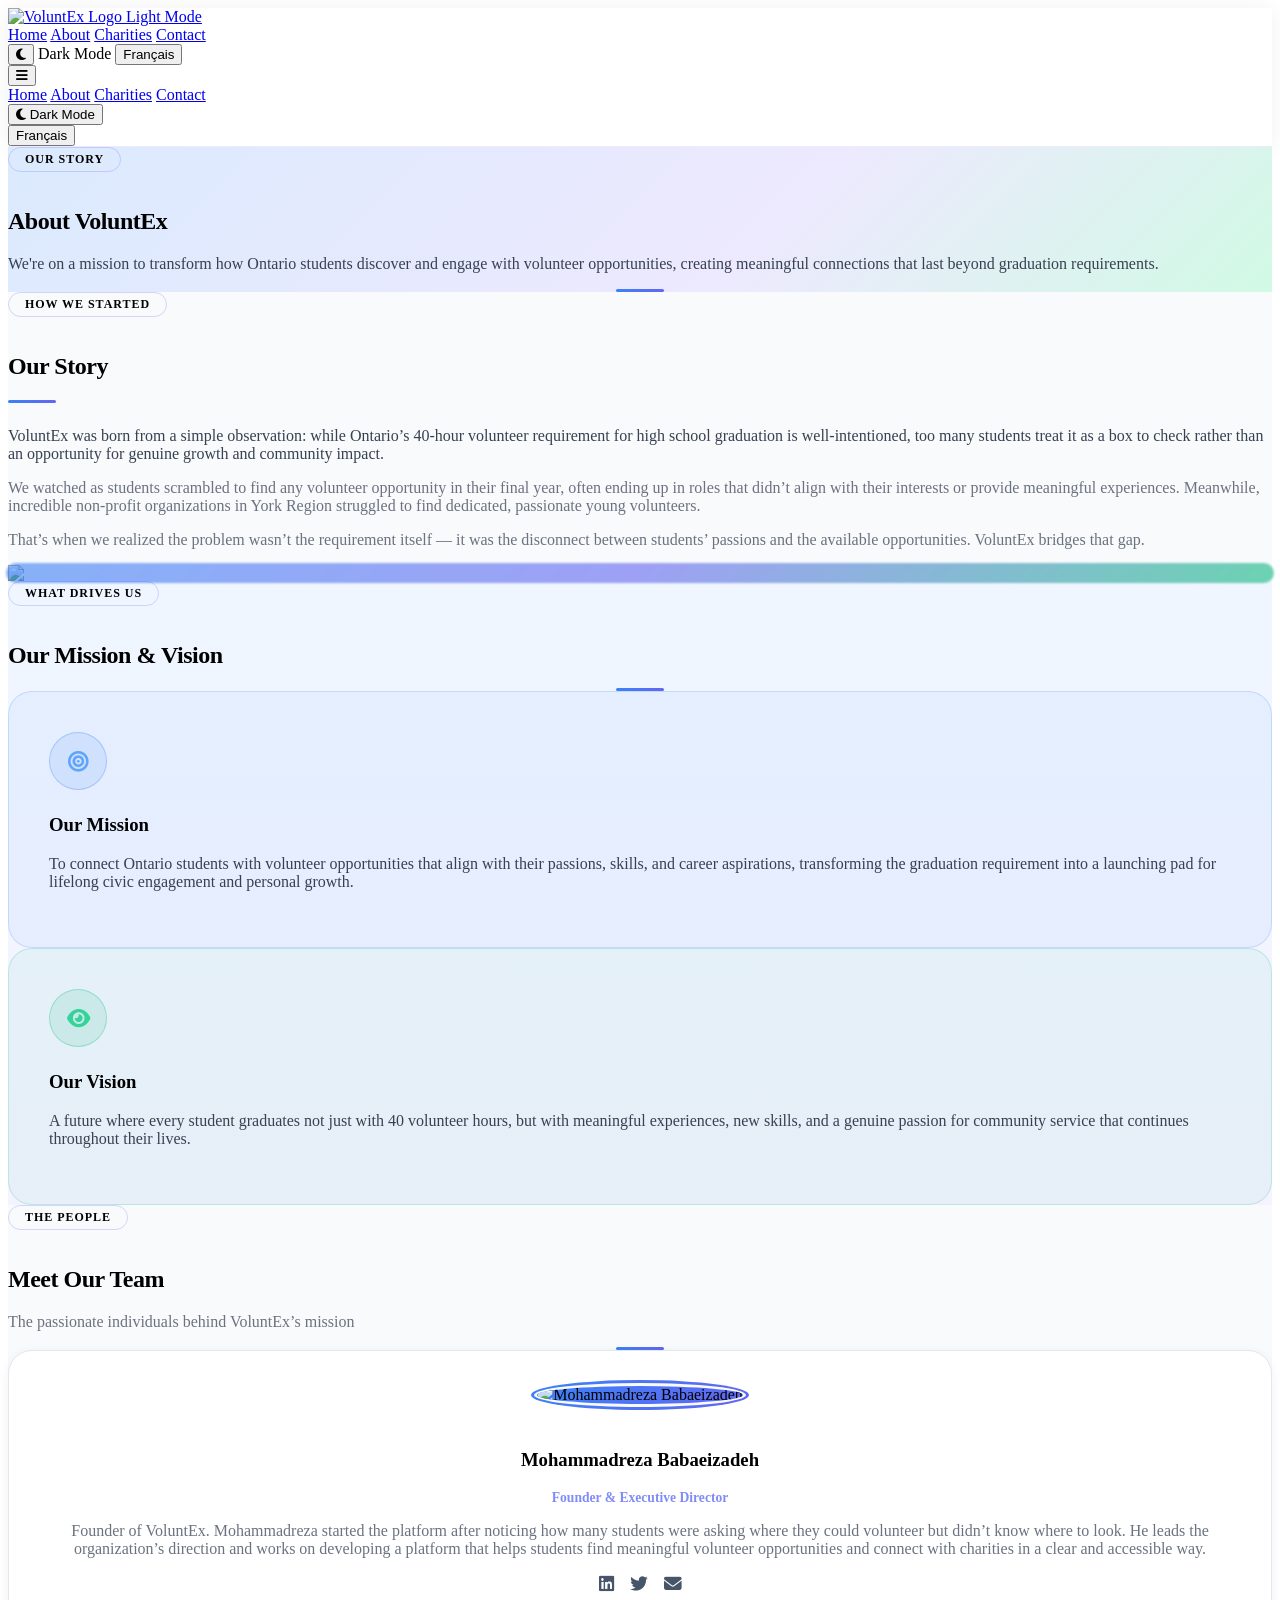
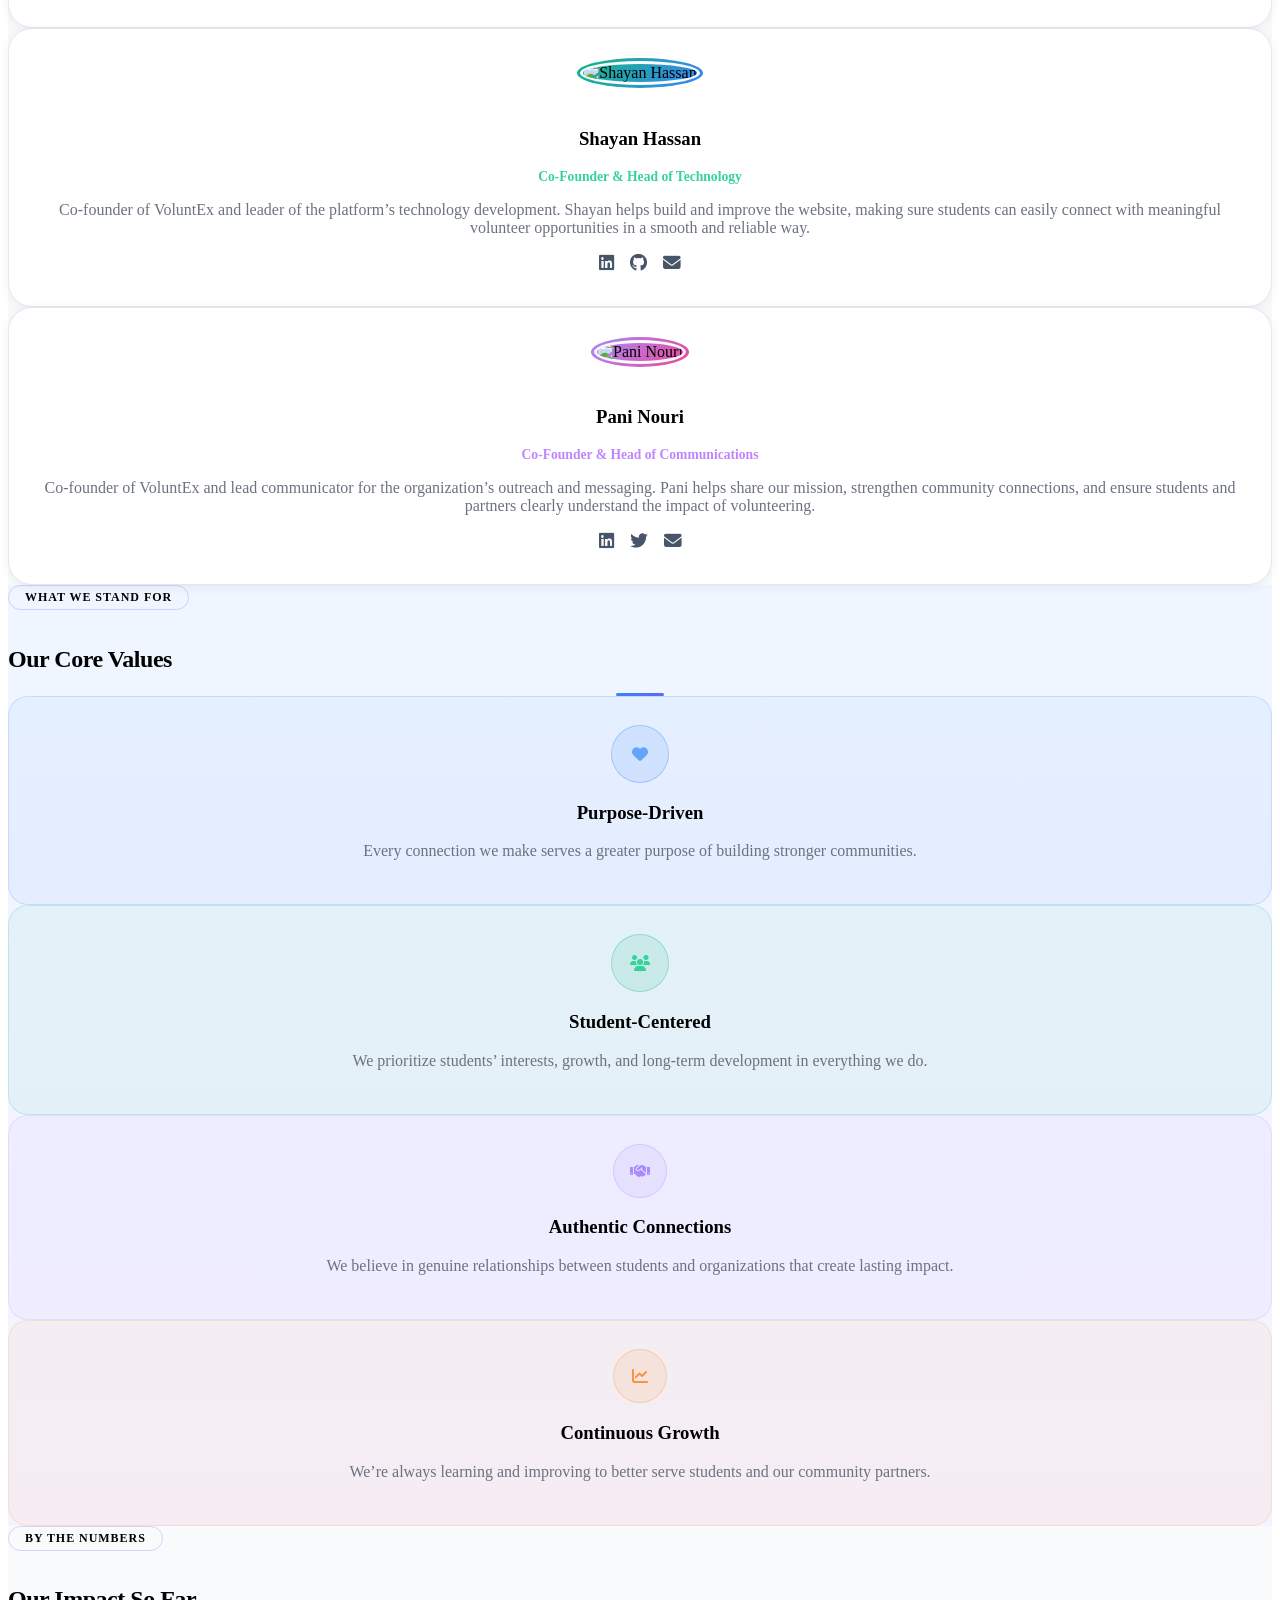
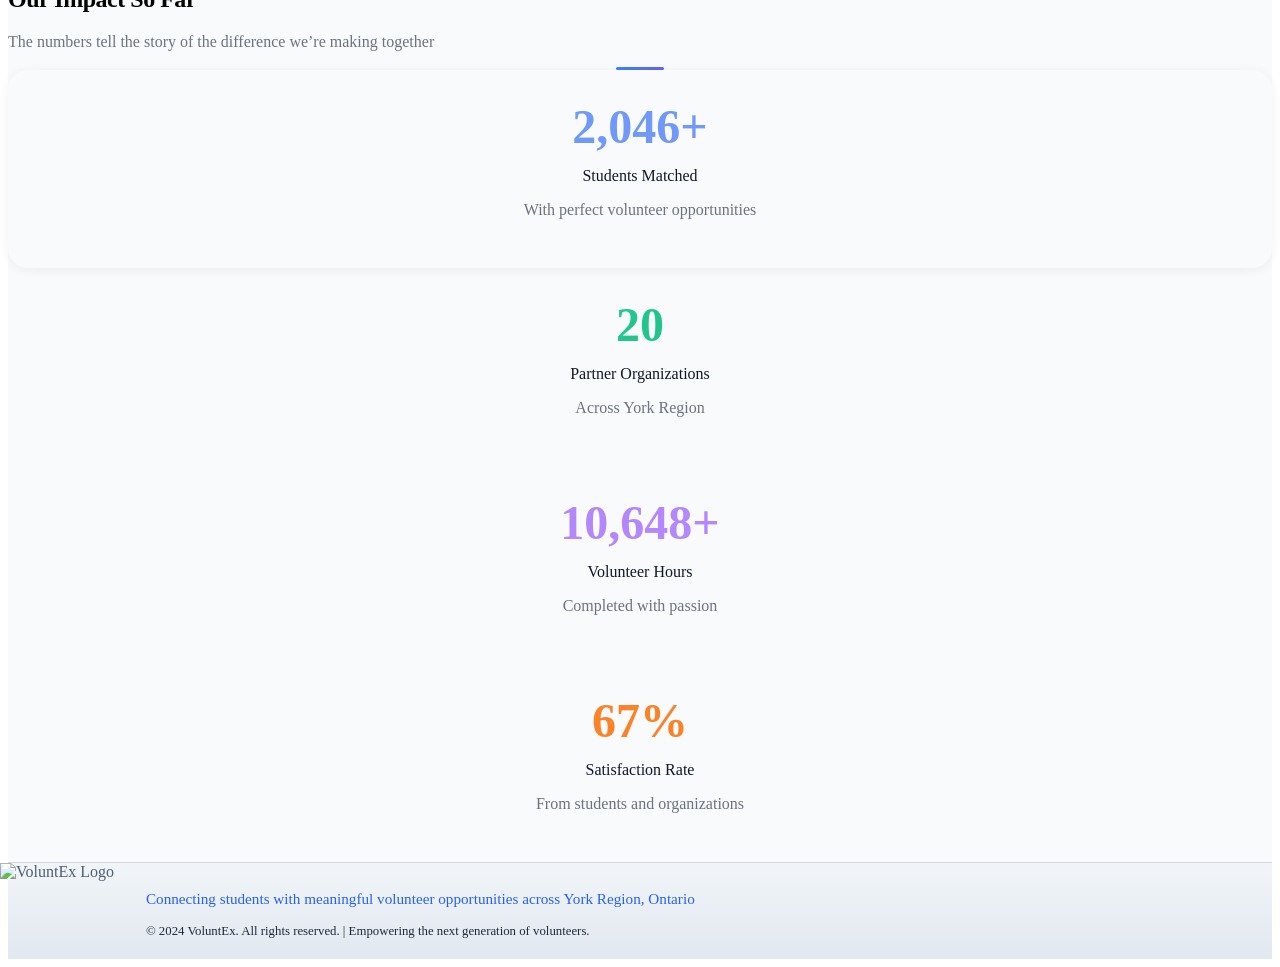
==== about.html @ 9c8997f6 "Revert hero to original layout; keep gradient text fix and animations" ====
<!DOCTYPE html>
<html lang="en" class="scroll-smooth">
<head>
    <meta charset="UTF-8">
    <meta name="viewport" content="width=device-width, initial-scale=1.0">
    <title>About Us - VoluntEx</title>
    <meta name="description" content="Learn about VoluntEx's mission to connect Ontario students with meaningful volunteer opportunities beyond graduation requirements.">
    
    <!-- Tailwind CSS -->
    <script src="https://cdn.tailwindcss.com"></script>
    
    <!-- Core Libraries -->
    <script src="https://cdnjs.cloudflare.com/ajax/libs/animejs/3.2.1/anime.min.js"></script>
    <script src="https://unpkg.com/splitting@1.0.6/dist/splitting.js"></script>
    <link href="https://unpkg.com/splitting@1.0.6/dist/splitting.css" rel="stylesheet">
    
    <!-- Font Awesome -->
  <link rel="preconnect" href="https://cdnjs.cloudflare.com" crossorigin>
<link rel="stylesheet" href="https://cdnjs.cloudflare.com/ajax/libs/font-awesome/6.5.2/css/all.min.css" crossorigin="anonymous" referrerpolicy="no-referrer">


    
    <!-- Dark Mode CSS -->
    <link rel="stylesheet" href="dark-mode.css">
    <link rel="stylesheet" href="font.css">
    <link rel="stylesheet" href="theme.css">
    
    <!-- Custom Styles -->
    <style>
        .animate-fade-in { animation: fadeIn 0.6s ease-out forwards; }
        .animate-slide-up { animation: slideUp 0.6s ease-out forwards; }

        @keyframes fadeIn {
            from { opacity: 0; }
            to   { opacity: 1; }
        }
        @keyframes slideUp {
            from { opacity: 0; transform: translateY(30px); }
            to   { opacity: 1; transform: translateY(0); }
        }

        /* Reveal animation for scroll */
        .reveal {
            opacity: 0;
            transform: translateY(36px);
            transition: opacity 0.65s ease, transform 0.65s ease;
        }
        .reveal.visible {
            opacity: 1;
            transform: translateY(0);
        }
        .reveal-left {
            opacity: 0;
            transform: translateX(-40px);
            transition: opacity 0.7s ease, transform 0.7s ease;
        }
        .reveal-left.visible {
            opacity: 1;
            transform: translateX(0);
        }
        .reveal-right {
            opacity: 0;
            transform: translateX(40px);
            transition: opacity 0.7s ease, transform 0.7s ease;
        }
        .reveal-right.visible {
            opacity: 1;
            transform: translateX(0);
        }

        /* Team card */
        .team-card {
            transition: transform 0.3s ease, box-shadow 0.3s ease, border-color 0.3s ease;
        }
        .team-card:hover {
            transform: translateY(-8px);
        }

        /* Value card icon rings */
        .value-icon {
            width: 52px; height: 52px;
            border-radius: 50%;
            display: flex; align-items: center; justify-content: center;
            margin: 0 auto 1rem;
            transition: transform 0.3s ease;
        }
        .bg-white.rounded-xl:hover .value-icon,
        .bg-white.rounded-xl:focus .value-icon {
            transform: scale(1.15) rotate(-6deg);
        }

        /* Impact counter section */
        .impact-card {
            background: rgba(255,255,255,0.04);
            border: 1px solid rgba(255,255,255,0.08);
            border-radius: 1.25rem;
            padding: 2rem 1.5rem;
            text-align: center;
            transition: transform 0.3s ease, border-color 0.3s ease, box-shadow 0.3s ease;
        }
        .impact-card:hover {
            transform: translateY(-6px);
            border-color: rgba(99,102,241,0.3);
            box-shadow: 0 8px 32px rgba(99,102,241,0.15);
        }
        .impact-number {
            font-size: 3rem;
            font-weight: 800;
            line-height: 1;
            margin-bottom: 0.4rem;
        }

        /* Hero particle-style dots */
        .hero-dot {
            position: absolute;
            border-radius: 50%;
            opacity: 0.18;
            animation: float 6s ease-in-out infinite;
        }
        @keyframes float {
            0%, 100% { transform: translateY(0px); }
            50%       { transform: translateY(-18px); }
        }

        /* Section label pill */
        .section-pill {
            display: inline-block;
            padding: 4px 16px;
            border-radius: 999px;
            font-size: 0.75rem;
            font-weight: 600;
            letter-spacing: 0.08em;
            text-transform: uppercase;
            background: rgba(99,102,241,0.15);
            color: #818cf8;
            border: 1px solid rgba(99,102,241,0.25);
            margin-bottom: 1rem;
        }

        /* Accent line under section headings */
        .accent-line {
            width: 48px; height: 3px;
            background: linear-gradient(90deg, #3b82f6, #6366f1);
            border-radius: 99px;
            margin: 0.75rem auto 0;
        }
    </style>
</head>
<body class="bg-gray-50 dark:bg-slate-900 text-gray-600 dark:text-gray-200 transition-colors duration-300">
    
    <!-- Navigation -->
    <nav class="fixed top-0 left-0 right-0 z-50 bg-white/80 dark:bg-slate-900/80 backdrop-blur-md border-b border-gray-200 dark:border-gray-700">
        <div class="max-w-7xl mx-auto px-4 sm:px-6 lg:px-8">
            <div class="flex justify-between items-center h-16">
                
                <!-- Logo -->
 <!-- Light mode logo (shown only in light mode) -->
    <a href="index.html" class="flex items-center">
    <img 
      src="images/blue-transparent-background.png" 
      alt="VoluntEx Logo Light Mode"
      class="logo-light h-40 md:h-100 w-auto mr-3"
    />

    <!-- Dark mode logo (shown only in dark mode) -->
    <img 
      src="images/no-background-logo.png" 
      alt="VoluntEx Logo Dark Mode"
      class="logo-dark h-40 md:h-100 w-auto mr-3"
    />
</a>
                
                <!-- Desktop Navigation -->
                <div class="hidden md:block">
                    <div class="ml-10 flex items-baseline space-x-8">
                        <a href="index.html" class="text-gray-700 dark:text-gray-300 hover:text-gray-600 dark:hover:text-blue-400 transition-colors" data-translate="home">Home</a>
                        <a href="about.html" class="text-gray-600 dark:text-blue-400 font-medium hover:text-blue-700 dark:hover:text-blue-300 transition-colors" data-translate="about">About</a>
                        <a href="charities.html" class="text-gray-700 dark:text-gray-300 hover:text-gray-600 dark:hover:text-blue-400 transition-colors" data-translate="charities">Charities</a>
                        <a href="contact.html" class="text-gray-700 dark:text-gray-300 hover:text-gray-600 dark:hover:text-blue-400 transition-colors" data-translate="contact">Contact</a>
                    </div>
                </div>
                
                <!-- Action Buttons -->
                <div class="hidden md:flex items-center space-x-4">
                    <button id="darkModeToggle" class="p-2 rounded-lg hover:bg-gray-100 dark:hover:bg-gray-800 transition-colors">
                        <i class="fa-solid fa-moon text-gray-600 dark:text-gray-600"></i>
                    </button>
                    <span id="darkModeText" class="text-sm text-gray-600 dark:text-gray-600" data-translate="darkMode">Dark Mode</span>
                    <button id="languageToggle" class="px-3 py-1 text-sm font-medium text-gray-600 dark:text-blue-400 hover:text-blue-700 dark:hover:text-blue-300 transition-colors">
                        <span id="languageText" data-translate="french">Français</span>
                    </button>
                </div>
                
                <!-- Mobile menu button -->
                <div class="md:hidden">
                    <button class="mobile-menu-btn p-2 rounded-md text-gray-700 dark:text-gray-300 hover:text-gray-600 dark:hover:text-blue-400">
                        <i class="fa-solid fa-bars"></i>
                    </button>
                </div>
            </div>
        </div>
        
        <!-- Mobile Navigation -->
        <div class="mobile-menu hidden md:hidden bg-white dark:bg-slate-900 border-t border-gray-200 dark:border-gray-700">
            <div class="px-2 pt-2 pb-3 space-y-1">
                <a href="index.html" class="block px-3 py-2 text-gray-700 dark:text-gray-300 hover:text-gray-600 dark:hover:text-blue-400" data-translate="home">Home</a>
                <a href="about.html" class="block px-3 py-2 text-gray-600 dark:text-blue-400 font-medium" data-translate="about">About</a>
                <a href="charities.html" class="block px-3 py-2 text-gray-700 dark:text-gray-300 hover:text-gray-600 dark:hover:text-blue-400" data-translate="charities">Charities</a>
                <a href="contact.html" class="block px-3 py-2 text-gray-700 dark:text-gray-300 hover:text-gray-600 dark:hover:text-blue-400" data-translate="contact">Contact</a>
                <div class="px-3 py-2">
                    <button id="mobileDarkModeToggle" class="flex items-center space-x-2 text-gray-700 dark:text-gray-300">
                        <i class="fa-solid fa-moon"></i>
                        <span data-translate="darkMode">Dark Mode</span>
                    </button>
                </div>
                <div class="px-3 py-2">
                    <button id="mobileLanguageToggle" class="flex items-center space-x-2 text-gray-600 dark:text-blue-400">
                        <span data-translate="french">Français</span>
                    </button>
                </div>
            </div>
        </div>
    </nav>

    <!-- Hero Section -->
    <section class="pt-28 pb-20 relative overflow-hidden vx-hero-sec">
        <!-- Decorative blobs -->
        <div class="hero-dot" style="width:320px;height:320px;background:#3b82f6;top:-80px;left:-80px;animation-delay:0s;filter:blur(80px);"></div>
        <div class="hero-dot" style="width:240px;height:240px;background:#6366f1;bottom:-60px;right:-60px;animation-delay:2s;filter:blur(70px);"></div>
        <div class="hero-dot" style="width:160px;height:160px;background:#10b981;top:40%;left:60%;animation-delay:4s;filter:blur(60px);"></div>

        <div class="max-w-7xl mx-auto px-4 sm:px-6 lg:px-8 relative z-10">
            <div class="text-center reveal">
                <span class="section-pill" data-translate="ourStoryPill">Our Story</span>
                <h1 class="text-5xl md:text-7xl font-bold vx-heading mb-6" style="letter-spacing:-0.02em;" data-translate="aboutHeroTitle">
                    About VoluntEx
                </h1>
                <p class="text-xl vx-body max-w-2xl mx-auto leading-relaxed" data-translate="aboutHeroSubtitle">
                    We're on a mission to transform how Ontario students discover and engage with volunteer opportunities,
                    creating meaningful connections that last beyond graduation requirements.
                </p>
                <div class="accent-line mt-8"></div>
            </div>
        </div>
    </section>

    <!-- Our Story Section -->
    <section class="py-24 vx-section-a">
        <div class="max-w-7xl mx-auto px-4 sm:px-6 lg:px-8">
            <div class="grid lg:grid-cols-2 gap-16 items-center">
                <div class="reveal-left">
                    <span class="section-pill" data-translate="howWeStartedPill">How We Started</span>
                    <h2 class="text-4xl md:text-5xl font-bold vx-heading mb-6" style="letter-spacing:-0.02em;" data-translate="ourStoryHeading">Our Story</h2>
                    <div class="accent-line" style="margin:0 0 1.5rem 0;"></div>
                    <p class="vx-body text-lg mb-5 leading-relaxed" data-translate="ourStoryP1">
                        VoluntEx was born from a simple observation: while Ontario’s 40-hour volunteer requirement for high school graduation
                        is well-intentioned, too many students treat it as a box to check rather than an opportunity for genuine growth and community impact.
                    </p>
                    <p class="vx-body-muted mb-5 leading-relaxed" data-translate="ourStoryP2">
                        We watched as students scrambled to find any volunteer opportunity in their final year, often ending up in roles that
                        didn’t align with their interests or provide meaningful experiences. Meanwhile, incredible non-profit organizations
                        in York Region struggled to find dedicated, passionate young volunteers.
                    </p>
                    <p class="vx-body-muted leading-relaxed" data-translate="ourStoryP3">
                        That’s when we realized the problem wasn’t the requirement itself — it was the disconnect between students’ passions
                        and the available opportunities. VoluntEx bridges that gap.
                    </p>
                </div>
                <div class="reveal-right">
                    <div style="position:relative;">
                        <div style="position:absolute;inset:-2px;border-radius:1.25rem;background:linear-gradient(135deg,#3b82f6,#6366f1,#10b981);z-index:0;opacity:0.6;filter:blur(1px);"></div>
                        <img src="images/dark-blue-logo.png" class="rounded-2xl w-full relative z-10" style="display:block;">
                    </div>
                </div>
            </div>
        </div>
    </section>

    <!-- Mission & Vision Section -->
    <section class="py-24 vx-section-b">
        <div class="max-w-7xl mx-auto px-4 sm:px-6 lg:px-8">
            <div class="text-center mb-14 reveal">
                <span class="section-pill" data-translate="whatDrivesUsPill">What Drives Us</span>
                <h2 class="text-4xl md:text-5xl font-bold vx-heading mt-2 mb-3" style="letter-spacing:-0.02em;" data-translate="missionVisionTitle">Our Mission & Vision</h2>
                <div class="accent-line"></div>
            </div>

            <div class="grid md:grid-cols-2 gap-8">
                <div class="reveal-left vx-card-blue">
                    <div class="vx-icon-blue">
                        <i class="fa-solid fa-bullseye" style="color:#60a5fa;font-size:1.3rem;"></i>
                    </div>
                    <h3 class="text-2xl font-bold vx-heading mb-4" data-translate="missionTitle">Our Mission</h3>
                    <p class="vx-body leading-relaxed" data-translate="missionDesc">
                        To connect Ontario students with volunteer opportunities that align with their passions, skills, and career aspirations,
                        transforming the graduation requirement into a launching pad for lifelong civic engagement and personal growth.
                    </p>
                </div>

                <div class="reveal-right vx-card-green">
                    <div class="vx-icon-green">
                        <i class="fa-solid fa-eye" style="color:#34d399;font-size:1.3rem;"></i>
                    </div>
                    <h3 class="text-2xl font-bold vx-heading mb-4" data-translate="visionTitle">Our Vision</h3>
                    <p class="vx-body leading-relaxed" data-translate="visionDesc">
                        A future where every student graduates not just with 40 volunteer hours, but with meaningful experiences,
                        new skills, and a genuine passion for community service that continues throughout their lives.
                    </p>
                </div>
            </div>
        </div>
    </section>

    <!-- Team Section -->
    <section class="py-24 vx-section-a">
        <div class="max-w-7xl mx-auto px-4 sm:px-6 lg:px-8">
            <div class="text-center mb-14 reveal">
                <span class="section-pill" data-translate="thePeoplePill">The People</span>
                <h2 class="text-4xl md:text-5xl font-bold vx-heading mt-2 mb-3" style="letter-spacing:-0.02em;" data-translate="meetOurTeam">Meet Our Team</h2>
                <p class="vx-body-muted text-lg" data-translate="teamSubtitle">The passionate individuals behind VoluntEx’s mission</p>
                <div class="accent-line"></div>
            </div>

            <div class="grid md:grid-cols-2 lg:grid-cols-3 gap-8">
                <div class="team-card reveal vx-team-card">
                    <div style="position:relative;display:inline-block;margin-bottom:1.5rem;">
                        <div style="position:absolute;inset:-3px;border-radius:50%;background:linear-gradient(135deg,#3b82f6,#6366f1);z-index:0;"></div>
                        <img src="images/reza.png" alt="Mohammadreza Babaeizadeh" class="vx-team-photo">
                    </div>
                    <h3 class="text-xl font-bold vx-heading mb-1">Mohammadreza Babaeizadeh</h3>
                    <p style="color:#818cf8;font-size:0.85rem;font-weight:600;margin-bottom:1rem;" data-translate="rezaRole">Founder & Executive Director</p>
                    <p class="vx-body-muted text-sm leading-relaxed mb-4" data-translate="rezaBio">
                        Founder of VoluntEx. Mohammadreza started the platform after noticing how many students were asking where they could volunteer but didn’t know where to look.
                        He leads the organization’s direction and works on developing a platform that helps students find meaningful volunteer opportunities and connect with charities in a clear and accessible way.
                    </p>
                    <div style="display:flex;justify-content:center;gap:1rem;">
                        <a href="#" style="color:#475569;font-size:1.1rem;transition:color 0.2s;" onmouseover="this.style.color=’#818cf8’" onmouseout="this.style.color=’#475569’"><i class="fa-brands fa-linkedin"></i></a>
                        <a href="#" style="color:#475569;font-size:1.1rem;transition:color 0.2s;" onmouseover="this.style.color=’#818cf8’" onmouseout="this.style.color=’#475569’"><i class="fa-brands fa-twitter"></i></a>
                        <a href="#" style="color:#475569;font-size:1.1rem;transition:color 0.2s;" onmouseover="this.style.color=’#818cf8’" onmouseout="this.style.color=’#475569’"><i class="fa-solid fa-envelope"></i></a>
                    </div>
                </div>

                <div class="team-card reveal vx-team-card" style="transition-delay:0.1s;">
                    <div style="position:relative;display:inline-block;margin-bottom:1.5rem;">
                        <div style="position:absolute;inset:-3px;border-radius:50%;background:linear-gradient(135deg,#10b981,#3b82f6);z-index:0;"></div>
                        <img src="https://kimi-web-img.moonshot.cn/img/portraitpal.ai/cd52d2d3c3134e66574bf1369094dda00f2ebeae.jpg" alt="Shayan Hassan" class="vx-team-photo">
                    </div>
                    <h3 class="text-xl font-bold vx-heading mb-1">Shayan Hassan</h3>
                    <p style="color:#34d399;font-size:0.85rem;font-weight:600;margin-bottom:1rem;" data-translate="shayanRole">Co-Founder & Head of Technology</p>
                    <p class="vx-body-muted text-sm leading-relaxed mb-4" data-translate="shayanBio">
                        Co-founder of VoluntEx and leader of the platform’s technology development. Shayan helps build and improve the website,
                        making sure students can easily connect with meaningful volunteer opportunities in a smooth and reliable way.
                    </p>
                    <div style="display:flex;justify-content:center;gap:1rem;">
                        <a href="#" style="color:#475569;font-size:1.1rem;transition:color 0.2s;" onmouseover="this.style.color=’#34d399’" onmouseout="this.style.color=’#475569’"><i class="fa-brands fa-linkedin"></i></a>
                        <a href="#" style="color:#475569;font-size:1.1rem;transition:color 0.2s;" onmouseover="this.style.color=’#34d399’" onmouseout="this.style.color=’#475569’"><i class="fa-brands fa-github"></i></a>
                        <a href="#" style="color:#475569;font-size:1.1rem;transition:color 0.2s;" onmouseover="this.style.color=’#34d399’" onmouseout="this.style.color=’#475569’"><i class="fa-solid fa-envelope"></i></a>
                    </div>
                </div>

                <div class="team-card reveal vx-team-card" style="transition-delay:0.2s;">
                    <div style="position:relative;display:inline-block;margin-bottom:1.5rem;">
                        <div style="position:absolute;inset:-3px;border-radius:50%;background:linear-gradient(135deg,#a78bfa,#ec4899);z-index:0;"></div>
                        <img src="https://kimi-web-img.moonshot.cn/img/jcpportraits.com/839deb1b64843e369330496136d57438cf093969.jpg" alt="Pani Nouri" class="vx-team-photo">
                    </div>
                    <h3 class="text-xl font-bold vx-heading mb-1">Pani Nouri</h3>
                    <p style="color:#c084fc;font-size:0.85rem;font-weight:600;margin-bottom:1rem;" data-translate="paniRole">Co-Founder & Head of Communications</p>
                    <p class="vx-body-muted text-sm leading-relaxed mb-4" data-translate="paniBio">
                        Co-founder of VoluntEx and lead communicator for the organization’s outreach and messaging. Pani helps share our mission,
                        strengthen community connections, and ensure students and partners clearly understand the impact of volunteering.
                    </p>
                    <div style="display:flex;justify-content:center;gap:1rem;">
                        <a href="#" style="color:#475569;font-size:1.1rem;transition:color 0.2s;" onmouseover="this.style.color=’#c084fc’" onmouseout="this.style.color=’#475569’"><i class="fa-brands fa-linkedin"></i></a>
                        <a href="#" style="color:#475569;font-size:1.1rem;transition:color 0.2s;" onmouseover="this.style.color=’#c084fc’" onmouseout="this.style.color=’#475569’"><i class="fa-brands fa-twitter"></i></a>
                        <a href="#" style="color:#475569;font-size:1.1rem;transition:color 0.2s;" onmouseover="this.style.color=’#c084fc’" onmouseout="this.style.color=’#475569’"><i class="fa-solid fa-envelope"></i></a>
                    </div>
                </div>
            </div>
        </div>
    </section>

    <!-- Values Section -->
    <section class="py-24 vx-section-b">
        <div class="max-w-7xl mx-auto px-4 sm:px-6 lg:px-8">
            <div class="text-center mb-14 reveal">
                <span class="section-pill" data-translate="whatWeStandForPill">What We Stand For</span>
                <h2 class="text-4xl md:text-5xl font-bold vx-heading mt-2 mb-3" style="letter-spacing:-0.02em;" data-translate="coreValuesTitle">Our Core Values</h2>
                <div class="accent-line"></div>
            </div>

            <div class="grid md:grid-cols-2 lg:grid-cols-4 gap-6">
                <div class="reveal vx-value-card vx-value-blue">
                    <div class="vx-icon-blue" style="margin:0 auto 1rem;"><i class="fa-solid fa-heart" style="color:#60a5fa;"></i></div>
                    <h3 class="text-lg font-semibold vx-heading mb-2" data-translate="value1Title">Purpose-Driven</h3>
                    <p class="vx-body-muted text-sm leading-relaxed" data-translate="value1Desc">Every connection we make serves a greater purpose of building stronger communities.</p>
                </div>

                <div class="reveal vx-value-card vx-value-green" style="transition-delay:0.1s;">
                    <div class="vx-icon-green" style="margin:0 auto 1rem;"><i class="fa-solid fa-users" style="color:#34d399;"></i></div>
                    <h3 class="text-lg font-semibold vx-heading mb-2" data-translate="value2Title">Student-Centered</h3>
                    <p class="vx-body-muted text-sm leading-relaxed" data-translate="value2Desc">We prioritize students’ interests, growth, and long-term development in everything we do.</p>
                </div>

                <div class="reveal vx-value-card vx-value-purple" style="transition-delay:0.2s;">
                    <div class="vx-icon-purple" style="margin:0 auto 1rem;"><i class="fa-solid fa-handshake" style="color:#a78bfa;"></i></div>
                    <h3 class="text-lg font-semibold vx-heading mb-2" data-translate="value3Title">Authentic Connections</h3>
                    <p class="vx-body-muted text-sm leading-relaxed" data-translate="value3Desc">We believe in genuine relationships between students and organizations that create lasting impact.</p>
                </div>

                <div class="reveal vx-value-card vx-value-orange" style="transition-delay:0.3s;">
                    <div class="vx-icon-orange" style="margin:0 auto 1rem;"><i class="fa-solid fa-chart-line" style="color:#fb923c;"></i></div>
                    <h3 class="text-lg font-semibold vx-heading mb-2" data-translate="value4Title">Continuous Growth</h3>
                    <p class="vx-body-muted text-sm leading-relaxed" data-translate="value4Desc">We’re always learning and improving to better serve students and our community partners.</p>
                </div>
            </div>
        </div>
    </section>

    <!-- Impact Metrics Section -->
    <section class="py-24 vx-section-a">
        <div class="max-w-7xl mx-auto px-4 sm:px-6 lg:px-8">
            <div class="text-center mb-14 reveal">
                <span class="section-pill" data-translate="byTheNumbersPill">By The Numbers</span>
                <h2 class="text-4xl md:text-5xl font-bold vx-heading mt-2 mb-3" style="letter-spacing:-0.02em;" data-translate="ourImpactTitle">Our Impact So Far</h2>
                <p class="vx-body-muted text-lg" data-translate="ourImpactSubtitle">The numbers tell the story of the difference we’re making together</p>
                <div class="accent-line"></div>
            </div>

            <div class="grid md:grid-cols-2 lg:grid-cols-4 gap-6">
                <div class="impact-card reveal vx-impact-card">
                    <div class="impact-number" style="background:linear-gradient(135deg,#60a5fa,#818cf8);-webkit-background-clip:text;-webkit-text-fill-color:transparent;background-clip:text;">
                        <span class="counter" data-target="2500" data-suffix="+">0</span>
                    </div>
                    <p class="vx-heading font-semibold mb-1" data-translate="studentsMatchedLabel">Students Matched</p>
                    <p class="vx-body-muted text-sm" data-translate="studentsMatchedDesc">With perfect volunteer opportunities</p>
                </div>

                <div class="impact-card reveal" style="transition-delay:0.1s;">
                    <div class="impact-number" style="background:linear-gradient(135deg,#34d399,#10b981);-webkit-background-clip:text;-webkit-text-fill-color:transparent;background-clip:text;">
                        <span class="counter" data-target="25" data-suffix="">0</span>
                    </div>
                    <p class="vx-heading font-semibold mb-1" data-translate="partnerOrgsLabel">Partner Organizations</p>
                    <p class="vx-body-muted text-sm" data-translate="partnerOrgsDesc">Across York Region</p>
                </div>

                <div class="impact-card reveal" style="transition-delay:0.2s;">
                    <div class="impact-number" style="background:linear-gradient(135deg,#a78bfa,#c084fc);-webkit-background-clip:text;-webkit-text-fill-color:transparent;background-clip:text;">
                        <span class="counter" data-target="15000" data-suffix="+">0</span>
                    </div>
                    <p class="vx-heading font-semibold mb-1" data-translate="volunteerHoursLabel">Volunteer Hours</p>
                    <p class="vx-body-muted text-sm" data-translate="volunteerHoursDesc">Completed with passion</p>
                </div>

                <div class="impact-card reveal" style="transition-delay:0.3s;">
                    <div class="impact-number" style="background:linear-gradient(135deg,#fb923c,#f97316);-webkit-background-clip:text;-webkit-text-fill-color:transparent;background-clip:text;">
                        <span class="counter" data-target="95" data-suffix="%">0</span>
                    </div>
                    <p class="vx-heading font-semibold mb-1" data-translate="satisfactionRateLabel">Satisfaction Rate</p>
                    <p class="vx-body-muted text-sm" data-translate="satisfactionRateDesc">From students and organizations</p>
                </div>
            </div>
        </div>
    </section>

    <!-- Footer -->
    <footer class="vx-footer">
        <div class="max-w-4xl mx-auto px-6 py-12 vx-footer-inner">
            <img src="images/no-background-logo.png" alt="VoluntEx Logo" class="vx-footer-logo">
            <div class="vx-footer-text">
                <p class="vx-footer-tagline" data-translate="footerTagline">Connecting students with meaningful volunteer opportunities across York Region, Ontario</p>
                <p class="vx-footer-copy" data-translate="footerCopy">© 2024 VoluntEx. All rights reserved. | Empowering the next generation of volunteers.</p>
            </div>
        </div>
    </footer>

    <!-- Main JavaScript -->
    <script src="main.js?v=15"></script>

    <script>
        // Scroll reveal
        const revealEls = document.querySelectorAll('.reveal, .reveal-left, .reveal-right');
        const revealObserver = new IntersectionObserver((entries) => {
            entries.forEach(entry => {
                if (entry.isIntersecting) {
                    entry.target.classList.add('visible');
                    revealObserver.unobserve(entry.target);
                }
            });
        }, { threshold: 0.12 });
        revealEls.forEach(el => revealObserver.observe(el));

        // Counter animation — fires once when the impact section scrolls into view
        function animateCounter(el) {
            const target = parseInt(el.dataset.target);
            const suffix = el.dataset.suffix || '';
            const duration = 1800;
            const start = performance.now();
            function step(now) {
                const elapsed = now - start;
                const progress = Math.min(elapsed / duration, 1);
                // ease-out cubic
                const eased = 1 - Math.pow(1 - progress, 3);
                const value = Math.floor(eased * target);
                el.textContent = value.toLocaleString() + suffix;
                if (progress < 1) requestAnimationFrame(step);
            }
            requestAnimationFrame(step);
        }

        const counters = document.querySelectorAll('.counter');
        const counterObserver = new IntersectionObserver((entries) => {
            entries.forEach(entry => {
                if (entry.isIntersecting) {
                    animateCounter(entry.target);
                    counterObserver.unobserve(entry.target);
                }
            });
        }, { threshold: 0.3 });
        counters.forEach(c => counterObserver.observe(c));
    </script>
</body>


<style>
/* Light mode only (when <html> does NOT have .dark) */
html:not(.dark) h2 {
  color: #000 !important;
  background: transparent !important;
}

/* Dark mode (when <html> HAS .dark) */
html.dark h2 {
  color: #ffff !important;
  background: transparent !important; /* or remove if you want a bar */
}
</style>

<style>
/* Light mode only (when <html> does NOT have .dark) */
html:not(.dark) h1 {
  color: #000 !important;
  background: transparent !important;
}

/* Dark mode (when <html> HAS .dark) */
html.dark h1 {
  color: #ffff !important;
  background: transparent !important; /* or remove if you want a bar */
}
</style>

<style>
/* Light mode only (when <html> does NOT have .dark) */
html:not(.dark) h3 {
  color: #000 !important;
  background: transparent !important;
}

/* Dark mode (when <html> HAS .dark) */
html.dark h3 {
  color: #ffff !important;
  background: transparent !important; /* or remove if you want a bar */
}
</style>

<style>
/* Light mode only (when <html> does NOT have .dark) */
html:not(.dark) nav {
  color: #000 !important;
  background: transparent !important;
}
/* Dark mode (when <html> HAS .dark) */
html.dark nav {
  color: #fff !important;
  background: transparent !important; /* or remove if you want a bar */
}
</style>


<style>
/* Default: show light-mode logo, hide dark-mode logo */
.logo-light { display: block; }
.logo-dark { display: none; }

/* When dark mode is enabled (html.dark), reverse them */
html.dark .logo-light { display: none; }
html.dark .logo-dark { display: block; }
</style>

<style>
/* Light mode only (when <html> does NOT have .dark) */
html:not(.dark) span {
  color: #000 !important;
  background: transparent !important;
}
/* Dark mode (when <html> HAS .dark) */
html.dark span {
  color: #ffff !important;
  background: transparent !important; /* or remove if you want a bar */
}
</style>

</html>
---- theme.css ----
/* VoluntEx Theme — Modern Design System (Light + Dark) */

/* ============================================================
   ABOUT PAGE — VX DESIGN TOKENS
   ============================================================ */

/* Section backgrounds */
.vx-hero-sec {
    background: linear-gradient(135deg, #dbeafe 0%, #ede9fe 60%, #d1fae5 100%);
}
html.dark .vx-hero-sec {
    background: linear-gradient(135deg, #0f172a 0%, #1a1040 60%, #0f2027 100%) !important;
}

/* Hero blobs — hide in light mode */
html:not(.dark) .hero-dot {
    display: none;
}

.vx-section-a {
    background: #f8fafc;
}
html.dark .vx-section-a {
    background: #0f172a !important;
}

.vx-section-b {
    background: linear-gradient(180deg, #eff6ff 0%, #f5f3ff 100%);
}
html.dark .vx-section-b {
    background: linear-gradient(180deg, #0f172a 0%, #1a1040 100%) !important;
}

/* Typography */
.vx-heading {
    color: #0f172a;
}
html.dark .vx-heading {
    color: #f1f5f9 !important;
}

.vx-body {
    color: #374151;
}
html.dark .vx-body {
    color: #cbd5e1 !important;
}

.vx-body-muted {
    color: #6b7280;
}
html.dark .vx-body-muted {
    color: #94a3b8 !important;
}

/* Section pill label */
.section-pill {
    background: rgba(99, 102, 241, 0.1);
    color: #4f46e5;
    border: 1px solid rgba(99, 102, 241, 0.25);
}
html.dark .section-pill {
    background: rgba(99, 102, 241, 0.15) !important;
    color: #818cf8 !important;
    border-color: rgba(99, 102, 241, 0.25) !important;
}

/* Accent line */
.accent-line {
    background: linear-gradient(90deg, #3b82f6, #6366f1);
}

/* Cards */
.vx-card-blue {
    background: rgba(59, 130, 246, 0.06);
    border: 1px solid rgba(59, 130, 246, 0.2);
    border-radius: 1.5rem;
    padding: 2.5rem;
    transition: transform 0.3s, box-shadow 0.3s;
}
.vx-card-blue:hover {
    transform: translateY(-6px);
    box-shadow: 0 12px 40px rgba(59, 130, 246, 0.15);
}
html.dark .vx-card-blue {
    background: rgba(59, 130, 246, 0.07) !important;
    border-color: rgba(59, 130, 246, 0.2) !important;
}
html.dark .vx-card-blue:hover {
    box-shadow: 0 12px 40px rgba(59, 130, 246, 0.18) !important;
}

.vx-card-green {
    background: rgba(16, 185, 129, 0.06);
    border: 1px solid rgba(16, 185, 129, 0.2);
    border-radius: 1.5rem;
    padding: 2.5rem;
    transition: transform 0.3s, box-shadow 0.3s;
}
.vx-card-green:hover {
    transform: translateY(-6px);
    box-shadow: 0 12px 40px rgba(16, 185, 129, 0.15);
}
html.dark .vx-card-green {
    background: rgba(16, 185, 129, 0.07) !important;
    border-color: rgba(16, 185, 129, 0.2) !important;
}

/* Icon circles */
.vx-icon-blue {
    width: 56px; height: 56px;
    border-radius: 50%;
    background: rgba(59, 130, 246, 0.12);
    border: 1px solid rgba(59, 130, 246, 0.3);
    display: flex; align-items: center; justify-content: center;
    margin-bottom: 1.5rem;
}
.vx-icon-green {
    width: 56px; height: 56px;
    border-radius: 50%;
    background: rgba(16, 185, 129, 0.12);
    border: 1px solid rgba(16, 185, 129, 0.3);
    display: flex; align-items: center; justify-content: center;
    margin-bottom: 1.5rem;
}
.vx-icon-purple {
    width: 52px; height: 52px;
    border-radius: 50%;
    background: rgba(167, 139, 250, 0.12);
    border: 1px solid rgba(167, 139, 250, 0.3);
    display: flex; align-items: center; justify-content: center;
}
.vx-icon-orange {
    width: 52px; height: 52px;
    border-radius: 50%;
    background: rgba(251, 146, 60, 0.12);
    border: 1px solid rgba(251, 146, 60, 0.3);
    display: flex; align-items: center; justify-content: center;
}

/* Value cards */
.vx-value-card {
    border-radius: 1.25rem;
    padding: 1.75rem;
    text-align: center;
    transition: transform 0.3s, box-shadow 0.3s;
}
.vx-value-card:hover { transform: translateY(-6px); }

.vx-value-blue  { background: rgba(59,130,246,0.06);  border: 1px solid rgba(59,130,246,0.18); }
.vx-value-green { background: rgba(16,185,129,0.06);  border: 1px solid rgba(16,185,129,0.18); }
.vx-value-purple{ background: rgba(167,139,250,0.06); border: 1px solid rgba(167,139,250,0.18);}
.vx-value-orange{ background: rgba(251,146,60,0.06);  border: 1px solid rgba(251,146,60,0.18); }

.vx-value-blue:hover  { box-shadow: 0 10px 30px rgba(59,130,246,0.15); }
.vx-value-green:hover { box-shadow: 0 10px 30px rgba(16,185,129,0.15); }
.vx-value-purple:hover{ box-shadow: 0 10px 30px rgba(167,139,250,0.15);}
.vx-value-orange:hover{ box-shadow: 0 10px 30px rgba(251,146,60,0.15); }

/* Team cards */
.vx-team-card {
    background: #ffffff;
    border: 1px solid #e2e8f0;
    border-radius: 1.5rem;
    padding: 2rem;
    text-align: center;
    box-shadow: 0 2px 12px rgba(0,0,0,0.06);
}
html.dark .vx-team-card {
    background: rgba(255,255,255,0.04) !important;
    border-color: rgba(255,255,255,0.08) !important;
    box-shadow: none !important;
}

/* Team photo border adapts to bg */
.vx-team-photo {
    width: 112px; height: 112px;
    border-radius: 50%;
    object-fit: cover;
    position: relative;
    z-index: 1;
    border: 3px solid #f8fafc;
}
html.dark .vx-team-photo {
    border-color: #0f172a !important;
}

/* Impact cards */
.vx-impact-card {
    background: #ffffff;
    border: 1px solid #e2e8f0;
    border-radius: 1.25rem;
    padding: 2rem 1.5rem;
    text-align: center;
    box-shadow: 0 2px 12px rgba(0,0,0,0.06);
    transition: transform 0.3s, border-color 0.3s, box-shadow 0.3s;
}
.vx-impact-card:hover {
    transform: translateY(-6px);
    border-color: rgba(99,102,241,0.3);
    box-shadow: 0 8px 32px rgba(99,102,241,0.12);
}
html.dark .vx-impact-card {
    background: rgba(255,255,255,0.04) !important;
    border-color: rgba(255,255,255,0.08) !important;
    box-shadow: none !important;
}
html.dark .vx-impact-card:hover {
    border-color: rgba(99,102,241,0.3) !important;
    box-shadow: 0 8px 32px rgba(99,102,241,0.15) !important;
}

/* ============================================================
   NAVIGATION — frosted glass + scroll glow
   ============================================================ */
html:not(.dark) nav {
    background: rgba(255, 255, 255, 0.85) !important;
    border-bottom: 1px solid rgba(99, 102, 241, 0.12) !important;
    box-shadow: 0 1px 20px rgba(0, 0, 0, 0.06);
    transition: border-color 0.4s ease, box-shadow 0.4s ease !important;
}
html:not(.dark) nav.scrolled {
    border-bottom: 1px solid rgba(99, 102, 241, 0.4) !important;
    box-shadow: 0 1px 24px rgba(99, 102, 241, 0.15), 0 0 0 1px rgba(99,102,241,0.08) !important;
}
html.dark nav {
    transition: border-color 0.4s ease, box-shadow 0.4s ease !important;
}
html.dark nav.scrolled {
    border-bottom: 1px solid rgba(99, 102, 241, 0.35) !important;
    box-shadow: 0 1px 32px rgba(99, 102, 241, 0.2), 0 0 0 1px rgba(99,102,241,0.1) !important;
}

/* ============================================================
   FOOTER — light mode
   ============================================================ */
html:not(.dark) footer {
    background: linear-gradient(to bottom, #1e293b, #0f172a) !important;
}

/* ============================================================
   SCROLLBAR — light mode
   ============================================================ */
html:not(.dark) ::-webkit-scrollbar-track { background: #f1f5f9; }

/* ============================================================
   #2 NAVBAR SCROLL GLOW — .scrolled class toggled by scroll listener
   ============================================================ */



/* ============================================================
   NAVIGATION — refined frosted glass
   ============================================================ */
html.dark nav {
    background: rgba(10, 14, 28, 0.88) !important;
    border-bottom: 1px solid rgba(99, 102, 241, 0.18) !important;
    box-shadow: 0 1px 32px rgba(0, 0, 0, 0.5);
}

/* ============================================================
   HERO SECTIONS — consistent deep gradient in dark mode
   (HTML class fix handles most, this is a fallback)
   ============================================================ */
html.dark section.pt-24 {
    background: linear-gradient(135deg, #0f172a 0%, #1a1040 100%) !important;
}

/* ============================================================
   SECTION BACKGROUNDS — seamless dark flow
   ============================================================ */
html.dark section.py-20.bg-white,
html.dark section.py-16.bg-white {
    background: #0f172a !important;
}

/* ============================================================
   GRADIENT BUTTONS
   ============================================================ */
.bg-blue-600 {
    background: linear-gradient(135deg, #3b82f6, #6366f1) !important;
    border: none !important;
    transition: box-shadow 0.25s ease, transform 0.2s ease !important;
}
.bg-blue-600:hover {
    background: linear-gradient(135deg, #2563eb, #4f46e5) !important;
    box-shadow: 0 4px 20px rgba(99, 102, 241, 0.45) !important;
}

/* Step number circles */
.bg-blue-600.rounded-full {
    background: linear-gradient(135deg, #3b82f6, #6366f1) !important;
    box-shadow: 0 4px 18px rgba(99, 102, 241, 0.5) !important;
}

/* ============================================================
   GLASSMORPHISM CARDS — dark mode
   ============================================================ */

/* Named card classes */
html.dark .team-card {
    background: rgba(255, 255, 255, 0.04) !important;
    border: 1px solid rgba(255, 255, 255, 0.08) !important;
    backdrop-filter: blur(12px);
    box-shadow: 0 4px 24px rgba(0, 0, 0, 0.35) !important;
    transition: all 0.3s ease !important;
}
html.dark .team-card:hover {
    background: rgba(99, 102, 241, 0.08) !important;
    border-color: rgba(99, 102, 241, 0.3) !important;
    box-shadow: 0 8px 36px rgba(99, 102, 241, 0.2) !important;
    transform: translateY(-6px);
}

html.dark .faq-item {
    background: rgba(255, 255, 255, 0.04) !important;
    border: 1px solid rgba(255, 255, 255, 0.08) !important;
    transition: all 0.3s ease !important;
}
html.dark .faq-item:hover {
    background: rgba(99, 102, 241, 0.07) !important;
    border-color: rgba(99, 102, 241, 0.25) !important;
}

html.dark .filter-card {
    background: rgba(255, 255, 255, 0.04) !important;
    border: 1px solid rgba(255, 255, 255, 0.08) !important;
    backdrop-filter: blur(16px) !important;
}

/* Mission / Vision / Values / Contact form cards (bg-white + rounded) */
html.dark .bg-white.rounded-2xl,
html.dark .bg-white.rounded-xl {
    background: rgba(255, 255, 255, 0.04) !important;
    border: 1px solid rgba(255, 255, 255, 0.08) !important;
    box-shadow: 0 4px 24px rgba(0, 0, 0, 0.3) !important;
}
html.dark .bg-white.rounded-2xl:hover,
html.dark .bg-white.rounded-xl:hover {
    background: rgba(255, 255, 255, 0.07) !important;
    border-color: rgba(99, 102, 241, 0.25) !important;
}

/* About / Featured org carousel cards (bg-gray-50 + rounded) */
html.dark .bg-gray-50.rounded-2xl,
html.dark .bg-gray-50.rounded-xl {
    background: rgba(255, 255, 255, 0.04) !important;
    border: 1px solid rgba(255, 255, 255, 0.08) !important;
}

/* Featured org splide slides */
html.dark .splide__slide .rounded-xl {
    background: rgba(255, 255, 255, 0.04) !important;
    border: 1px solid rgba(255, 255, 255, 0.08) !important;
}

/* Contact info cards */
html.dark .general-inquiries {
    background: rgba(99, 102, 241, 0.1) !important;
    border: 1px solid rgba(99, 102, 241, 0.22) !important;
}
html.dark .bg-green-50.rounded-2xl {
    background: rgba(16, 185, 129, 0.07) !important;
    border: 1px solid rgba(16, 185, 129, 0.2) !important;
}
html.dark .partnership-card {
    background: rgba(167, 139, 250, 0.08) !important;
    border: 1px solid rgba(167, 139, 250, 0.2) !important;
}

/* ============================================================
   STAT COUNTERS — gradient text in dark
   ============================================================ */
html.dark .stat-counter {
    background: linear-gradient(135deg, #60a5fa, #a78bfa) !important;
    -webkit-background-clip: text !important;
    -webkit-text-fill-color: transparent !important;
    background-clip: text !important;
}

/* Stat icon circles */
html.dark .bg-blue-100.rounded-full {
    background: rgba(99, 102, 241, 0.14) !important;
    border: 1px solid rgba(99, 102, 241, 0.28);
}
html.dark .bg-green-100.rounded-full {
    background: rgba(16, 185, 129, 0.12) !important;
    border: 1px solid rgba(16, 185, 129, 0.25);
}
html.dark .bg-purple-100.rounded-full {
    background: rgba(167, 139, 250, 0.12) !important;
    border: 1px solid rgba(167, 139, 250, 0.25);
}
html.dark .bg-orange-100.rounded-full {
    background: rgba(251, 146, 60, 0.12) !important;
    border: 1px solid rgba(251, 146, 60, 0.25);
}

/* ============================================================
   FORM INPUTS — glass style in dark
   ============================================================ */
html.dark input,
html.dark select,
html.dark textarea {
    background: rgba(255, 255, 255, 0.05) !important;
    border-color: rgba(255, 255, 255, 0.1) !important;
    color: #f1f5f9 !important;
}
html.dark input:focus,
html.dark select:focus,
html.dark textarea:focus {
    background: rgba(255, 255, 255, 0.08) !important;
    border-color: rgba(99, 102, 241, 0.5) !important;
    box-shadow: 0 0 0 3px rgba(99, 102, 241, 0.15) !important;
    outline: none !important;
}
html.dark input::placeholder,
html.dark textarea::placeholder {
    color: rgba(148, 163, 184, 0.6) !important;
}

/* ============================================================
   SELECT DROPDOWN OPTIONS — dark background + readable text
   ============================================================ */
html.dark select option,
select option {
    background: #1e293b !important;
    color: #f1f5f9 !important;
}
html.dark select option:hover,
html.dark select option:checked {
    background: #334155 !important;
    color: #ffffff !important;
}

/* ============================================================
   QUICK FILTER PILLS — dark mode
   ============================================================ */
html.dark button[onclick^="quickFilter"] {
    background: rgba(255, 255, 255, 0.06) !important;
    border: 1px solid rgba(255, 255, 255, 0.1) !important;
    color: #cbd5e1 !important;
    transition: all 0.2s ease !important;
}
html.dark button[onclick^="quickFilter"]:hover {
    background: rgba(99, 102, 241, 0.18) !important;
    border-color: rgba(99, 102, 241, 0.4) !important;
    color: #fff !important;
}

/* ============================================================
   CTA SECTION — vibrant gradient
   ============================================================ */
section.bg-blue-600,
.bg-blue-600.dark\:bg-blue-800 {
    background: linear-gradient(135deg, #1d4ed8 0%, #4338ca 100%) !important;
}

/* ============================================================
   FOOTER — deep dark gradient
   ============================================================ */
footer {
    background: linear-gradient(to bottom, #0c1120, #060c18) !important;
    border-top: 1px solid rgba(255, 255, 255, 0.06);
}

/* ============================================================
   SCROLLBAR — refined
   ============================================================ */
::-webkit-scrollbar { width: 6px; }
::-webkit-scrollbar-track { background: #0a0f1e; }
::-webkit-scrollbar-thumb {
    background: linear-gradient(180deg, #3b82f6, #6366f1);
    border-radius: 3px;
}
::-webkit-scrollbar-thumb:hover {
    background: linear-gradient(180deg, #2563eb, #4f46e5);
}

/* ============================================================
   GET STARTED BUTTON — text colour per mode
   ============================================================ */
#startMatching {
    color: #ffffff !important; /* light mode */
}
html.dark #startMatching {
    color: #000000 !important; /* dark mode */
}

/* ============================================================
   CHARITIES PAGE — HERO
   ============================================================ */
.vx-charities-hero {
    background: linear-gradient(135deg, #eff6ff 0%, #e0e7ff 100%);
    position: relative;
    overflow: hidden;
}
html.dark .vx-charities-hero {
    background: linear-gradient(135deg, #0f172a 0%, #1e1b4b 50%, #0f172a 100%);
    background-size: 400% 400%;
    animation: heroGradientShift 10s ease infinite;
}
@keyframes heroGradientShift {
    0%   { background-position: 0% 50%; }
    50%  { background-position: 100% 50%; }
    100% { background-position: 0% 50%; }
}
/* floating glow orbs behind hero in dark mode */
html.dark .vx-charities-hero::before,
html.dark .vx-charities-hero::after {
    content: '';
    position: absolute;
    border-radius: 50%;
    filter: blur(80px);
    opacity: 0.18;
    pointer-events: none;
}
html.dark .vx-charities-hero::before {
    width: 400px; height: 400px;
    background: #6366f1;
    top: -100px; left: -80px;
}
html.dark .vx-charities-hero::after {
    width: 300px; height: 300px;
    background: #3b82f6;
    bottom: -80px; right: -60px;
}

/* ============================================================
   CHARITIES PAGE — QUICK FILTER ACTIVE PILL
   ============================================================ */
.quick-filter-btn {
    transition: all 0.2s ease !important;
    cursor: pointer;
}
.quick-filter-btn.active {
    background: linear-gradient(135deg, #3b82f6, #6366f1) !important;
    color: #ffffff !important;
    border-color: transparent !important;
    box-shadow: 0 0 14px rgba(99, 102, 241, 0.45) !important;
    transform: scale(1.05);
}

/* ============================================================
   CHARITIES PAGE — CONTACT BUTTON (always visible)
   ============================================================ */
.vx-charity-card .vx-contact-reveal {
    opacity: 1;
    transform: none;
    pointer-events: auto;
}

/* ============================================================
   CHARITIES PAGE — EMPTY STATE
   ============================================================ */
.vx-empty-state {
    text-align: center;
    padding: 4rem 2rem;
}
.vx-empty-state-icon {
    width: 72px; height: 72px;
    margin: 0 auto 1.5rem;
    background: rgba(99, 102, 241, 0.1);
    border-radius: 50%;
    display: flex;
    align-items: center;
    justify-content: center;
    border: 1px solid rgba(99, 102, 241, 0.2);
}
.vx-empty-state h3 {
    font-size: 1.25rem;
    font-weight: 700;
    color: #e2e8f0;
    margin-bottom: 0.5rem;
}
.vx-empty-state p {
    color: #64748b;
    font-size: 0.95rem;
    margin-bottom: 1.5rem;
}
.vx-empty-state-btn {
    display: inline-block;
    padding: 10px 28px;
    background: linear-gradient(135deg, #3b82f6, #6366f1);
    color: #fff !important;
    border-radius: 99px;
    font-weight: 600;
    font-size: 0.9rem;
    cursor: pointer;
    border: none;
    transition: opacity 0.2s ease, transform 0.2s ease;
}
.vx-empty-state-btn:hover {
    opacity: 0.85;
    transform: scale(1.03);
}
html:not(.dark) .vx-empty-state h3 { color: #1e293b; }
html:not(.dark) .vx-empty-state-icon {
    background: rgba(99,102,241,0.08);
}

/* ============================================================
   CHARITIES PAGE — RESULTS HEADER
   ============================================================ */
.vx-results-title {
    font-size: 1.6rem;
    font-weight: 700;
    color: #1e293b;
    letter-spacing: -0.02em;
    line-height: 1.2;
}
html.dark .vx-results-title {
    color: #f1f5f9;
}

.vx-results-count {
    font-size: 0.88rem;
    font-weight: 500;
    color: #3b82f6;
    margin-top: 2px;
    transition: opacity 0.25s ease;
    display: inline-block;
}

/* ============================================================
   CHARITIES PAGE — RESULT COUNT FADE
   ============================================================ */
#resultsCount {
    transition: opacity 0.25s ease;
    display: inline-block;
}

/* ============================================================
   VX-FOOTER — redesigned footer component
   ============================================================ */
.vx-footer {
    background: linear-gradient(to bottom, #0c1120, #060c18) !important;
    border-top: 1px solid rgba(255, 255, 255, 0.07);
    color: #94a3b8;
}

.vx-footer-inner {
    display: flex;
    align-items: center;
    gap: 2rem;
    padding-left: 0;
}

.vx-footer-logo {
    height: 96px !important;
    width: auto !important;
    flex-shrink: 0;
    display: block !important;
    filter: brightness(1.1);
    margin-left: -0.5rem;
}

.vx-footer-text {
    text-align: left;
}

.vx-footer-tagline {
    font-size: 0.95rem;
    color: #3b82f6;
    margin-bottom: 0.4rem;
    line-height: 1.6;
}

.vx-footer-copy {
    font-size: 0.8rem;
    color: #ffffff;
}

/* Light mode footer */
html:not(.dark) .vx-footer {
    background: linear-gradient(to bottom, #f1f5f9, #e2e8f0) !important;
    border-top: 1px solid rgba(0, 0, 0, 0.07);
    color: #475569;
}
html:not(.dark) .vx-footer-tagline { color: #2563eb; }
html:not(.dark) .vx-footer-copy    { color: #1e293b; }
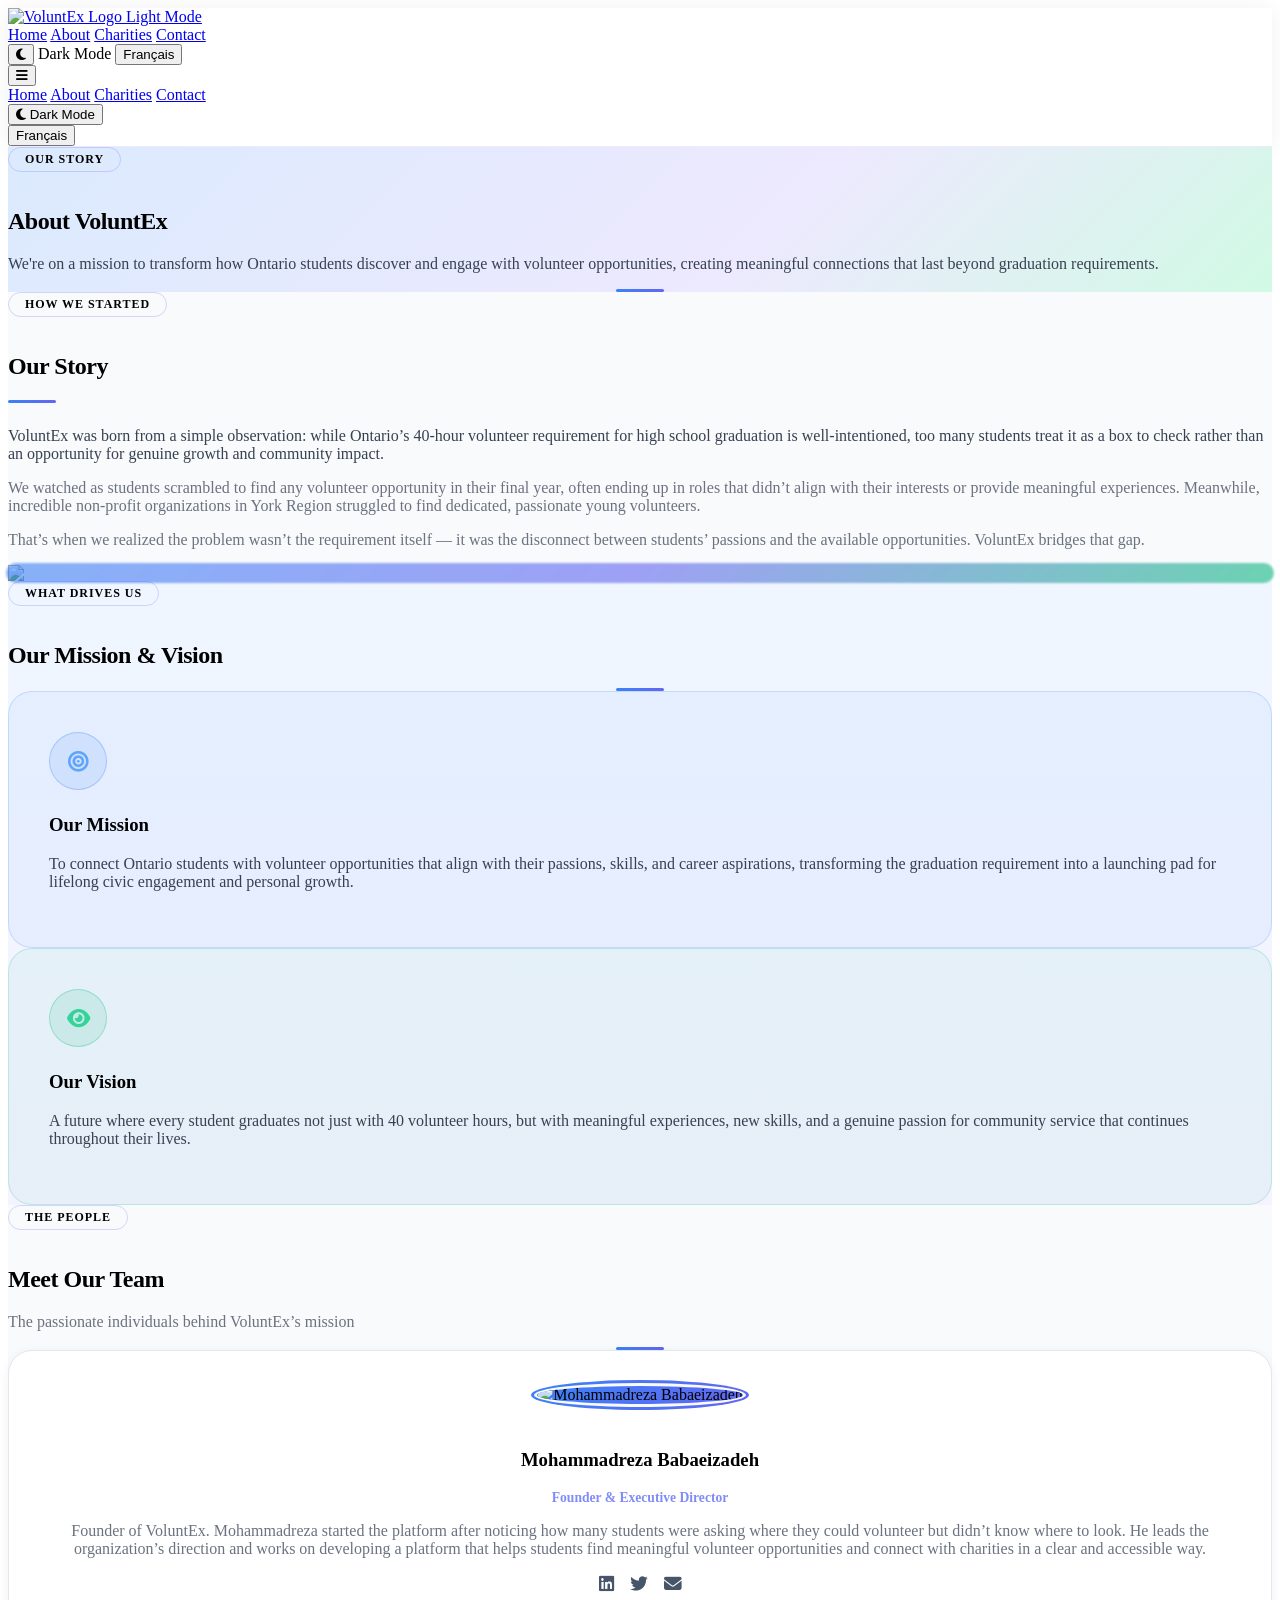
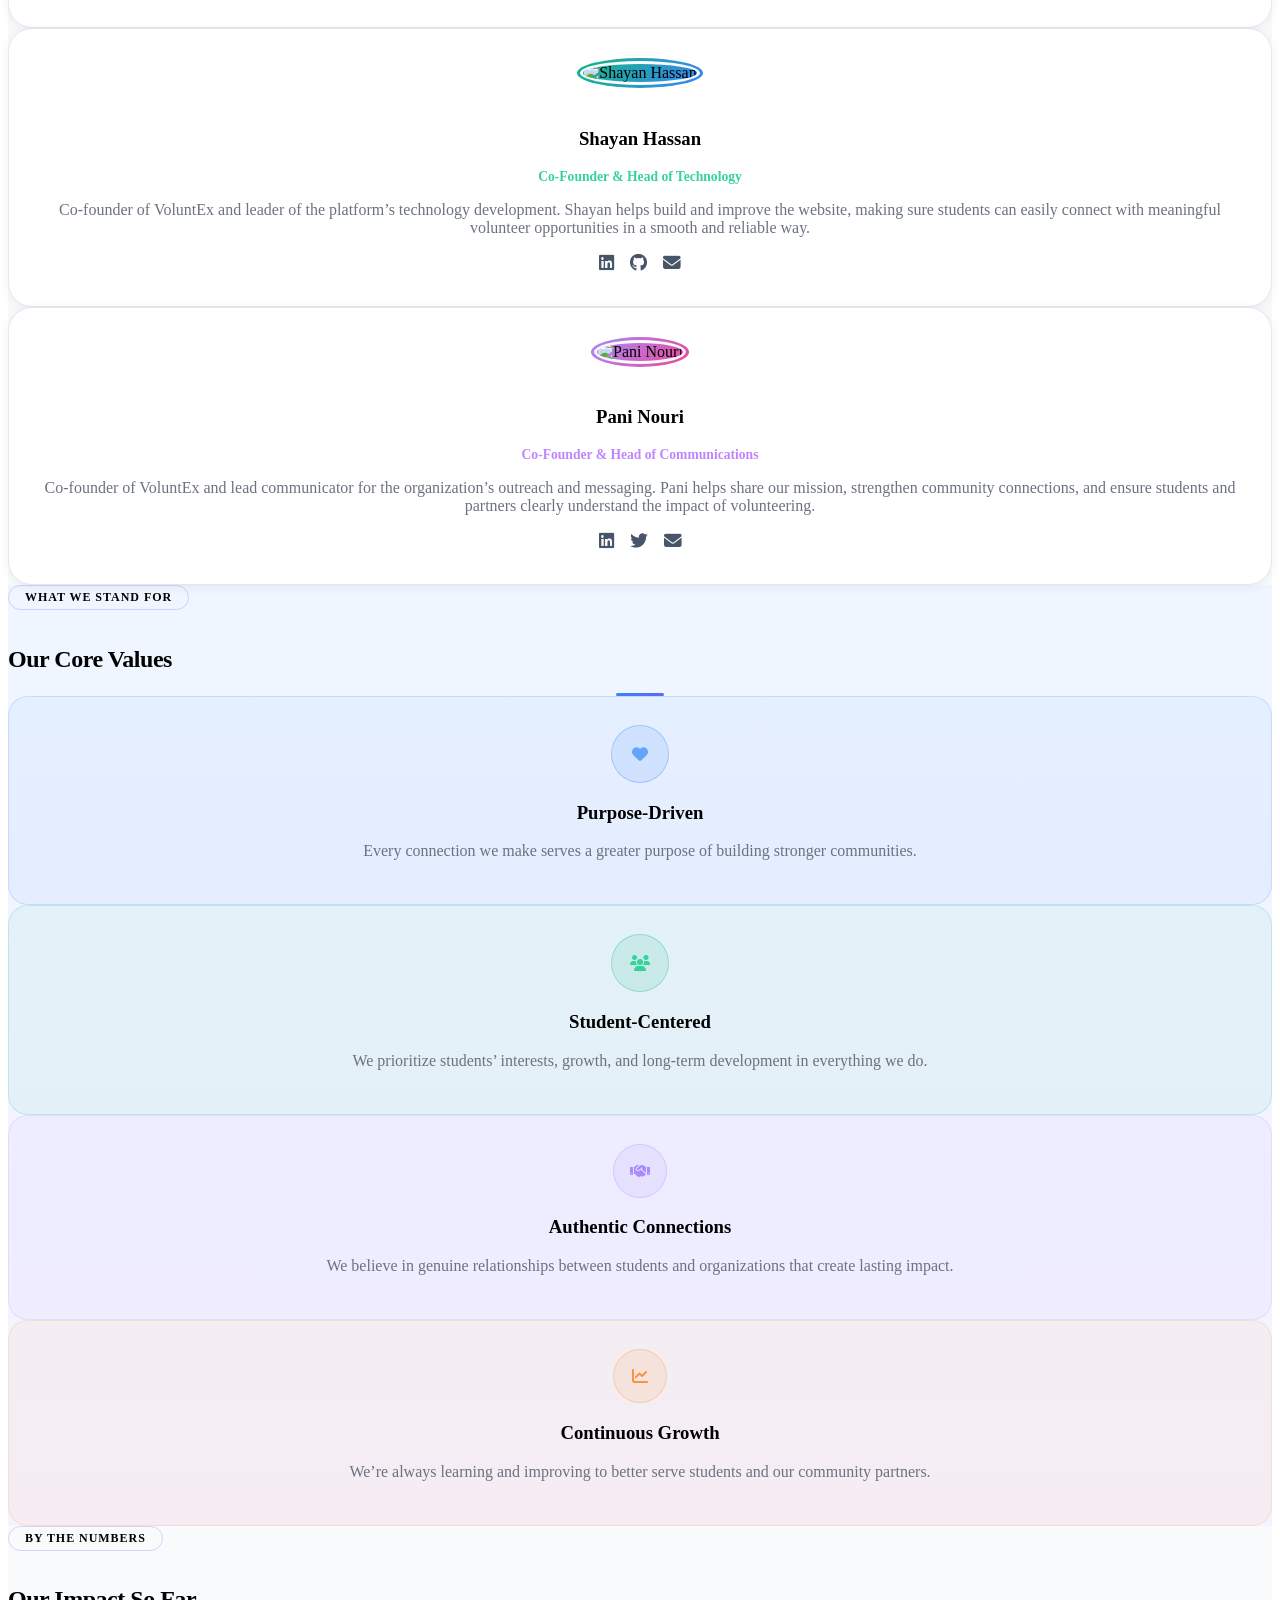
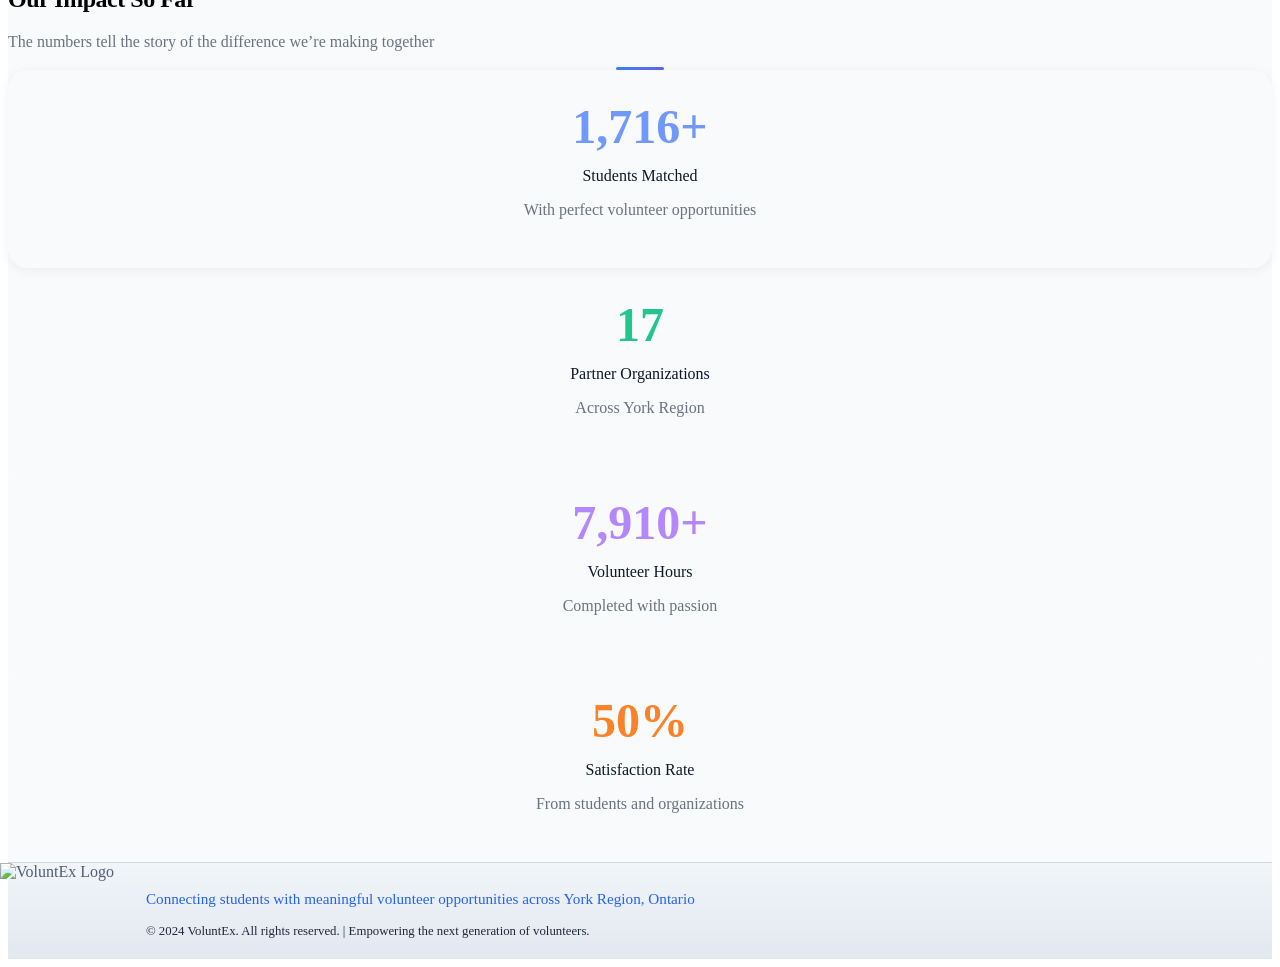
==== commit 0558c997: "Add hero micro-animations: gradient shift, button shimmer, mouse parallax orbs, count-up badge" ====
--- a/about.html
+++ b/about.html
@@ -474,7 +474,7 @@
     </footer>
 
     <!-- Main JavaScript -->
-    <script src="main.js?v=15"></script>
+    <script src="main.js?v=16"></script>
 
     <script>
         // Scroll reveal
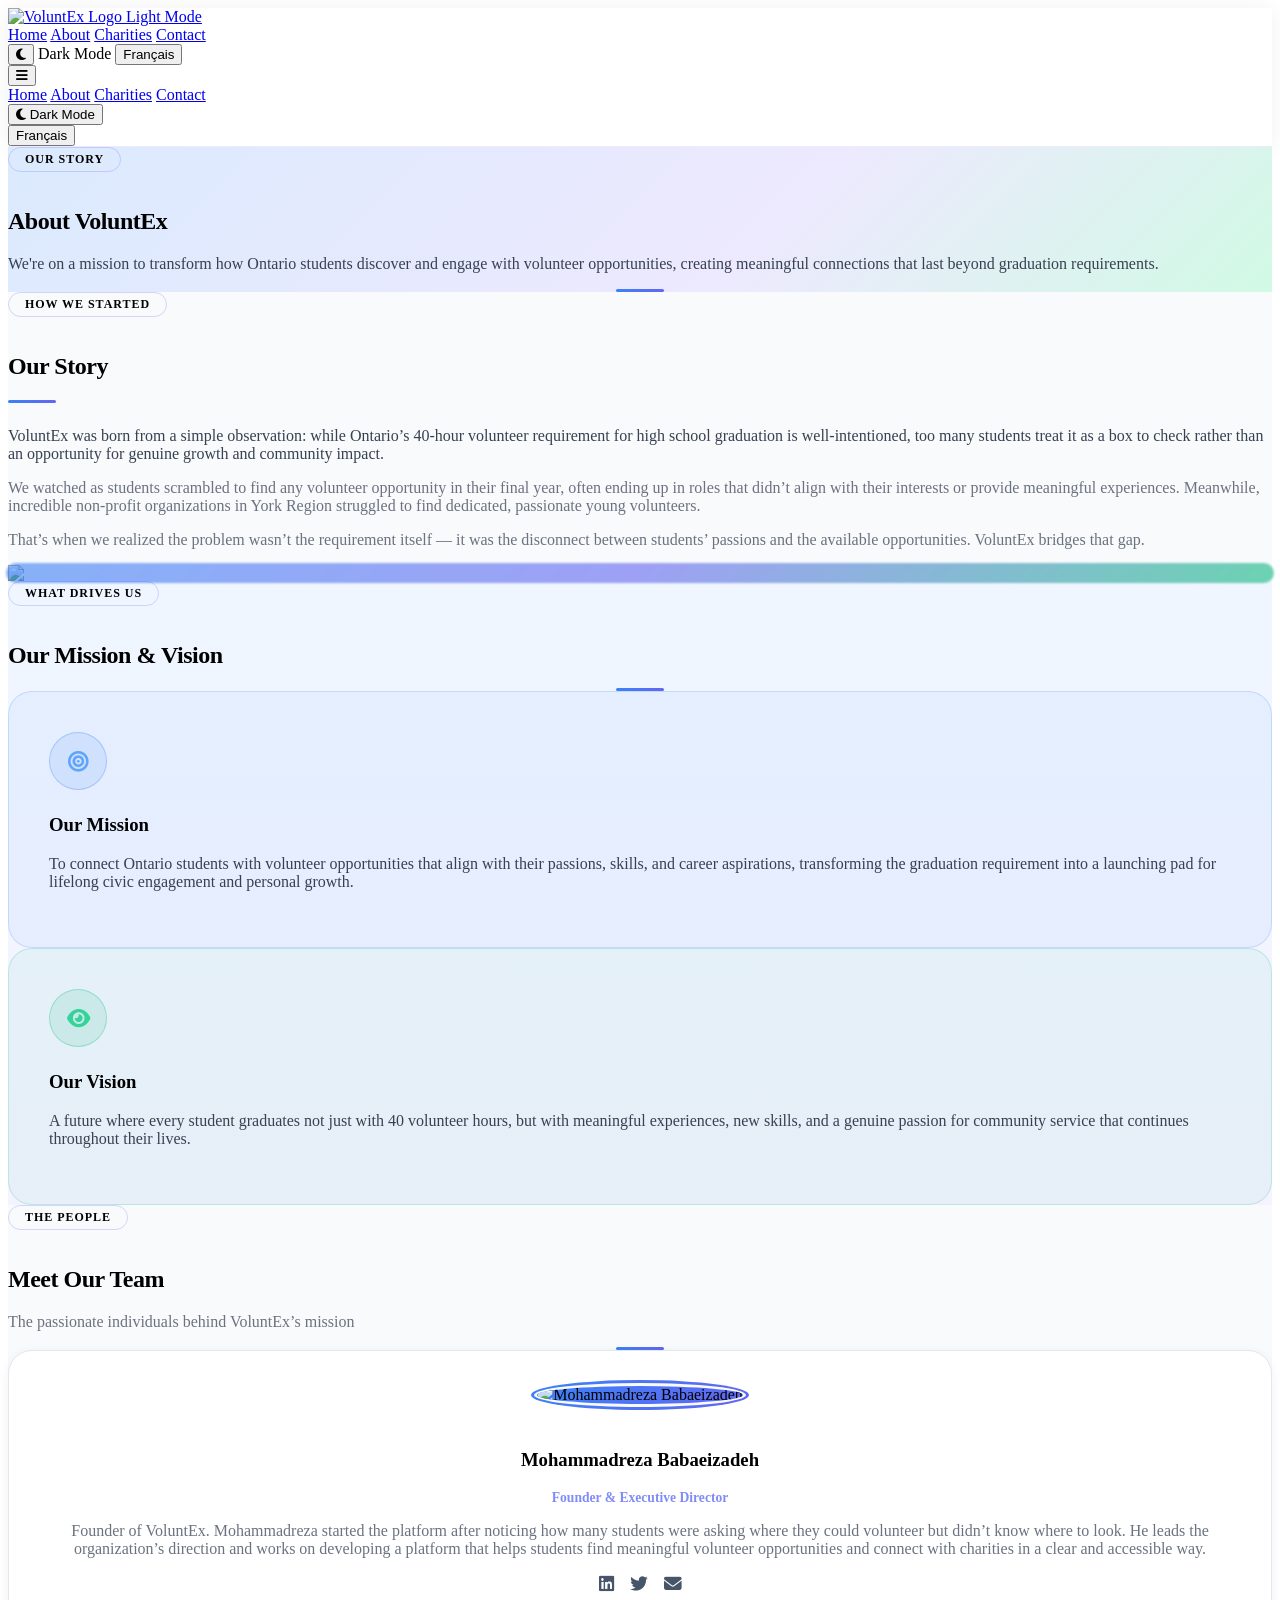
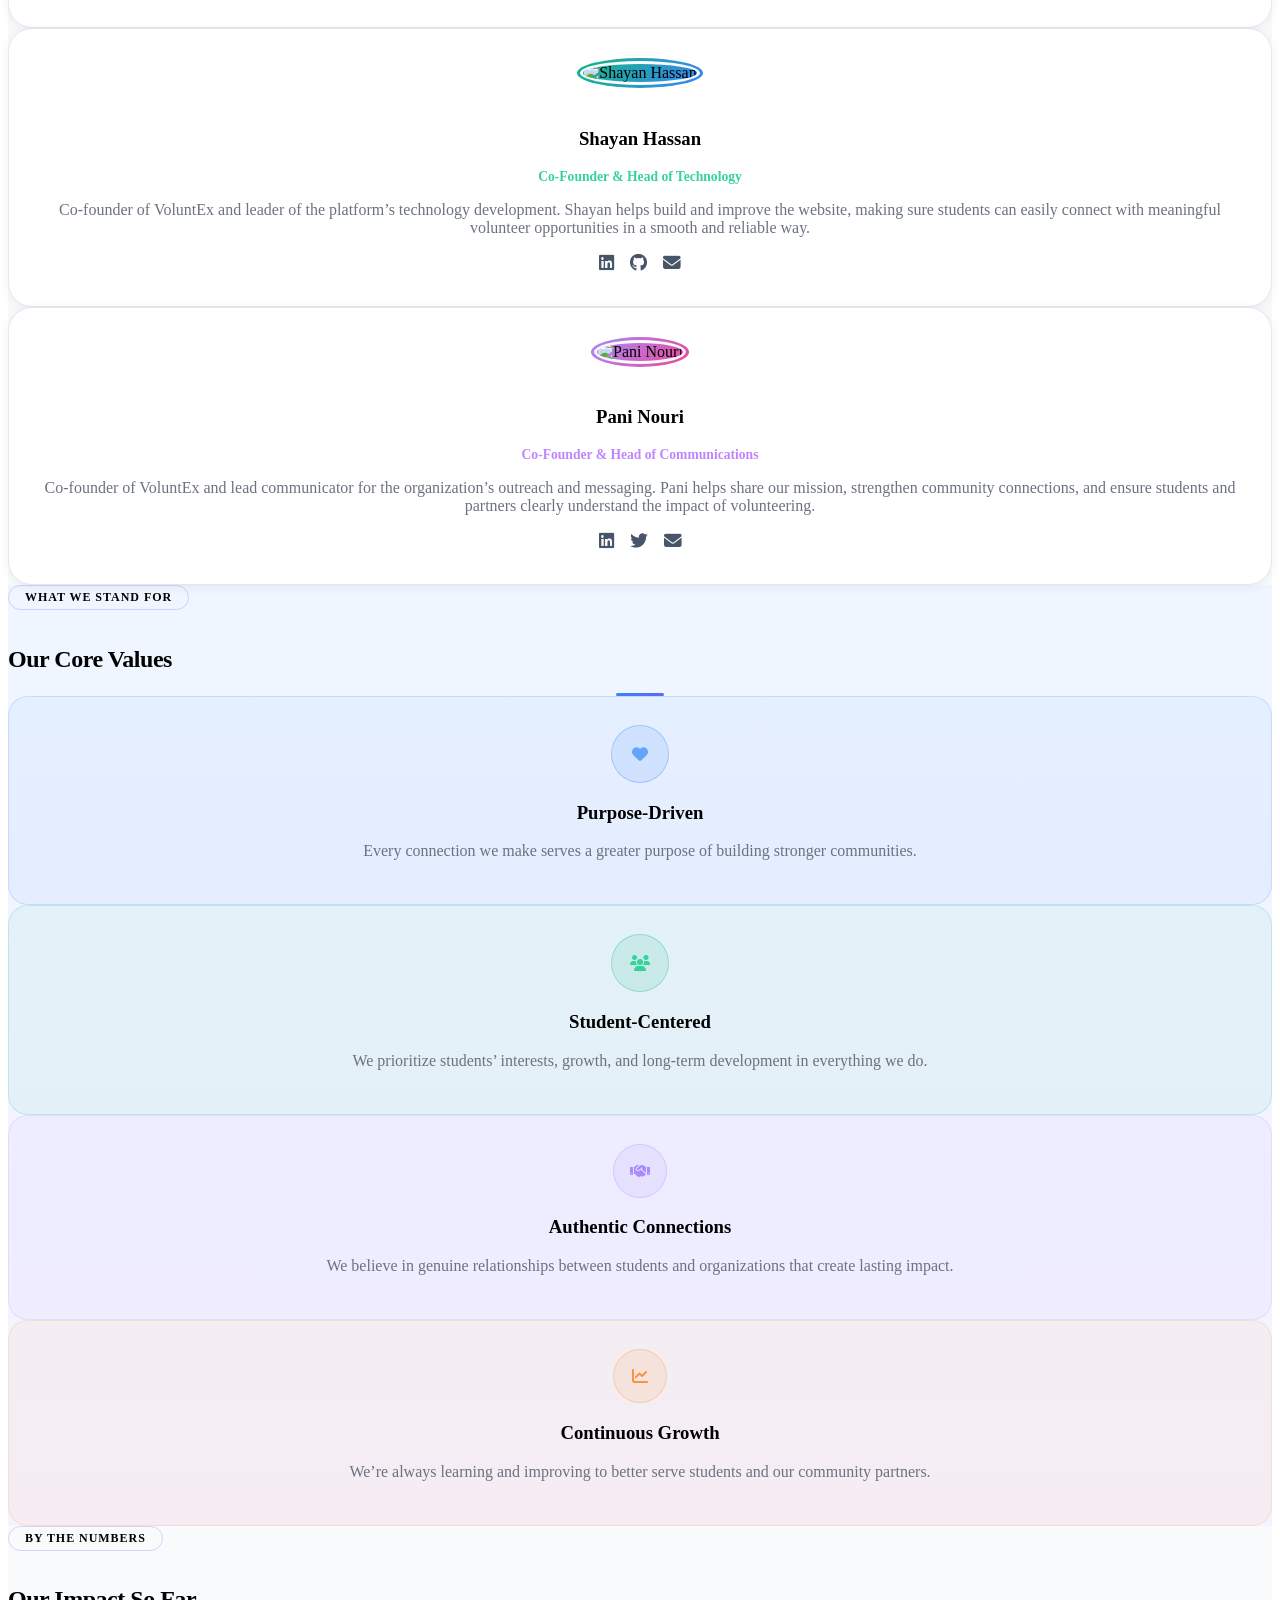
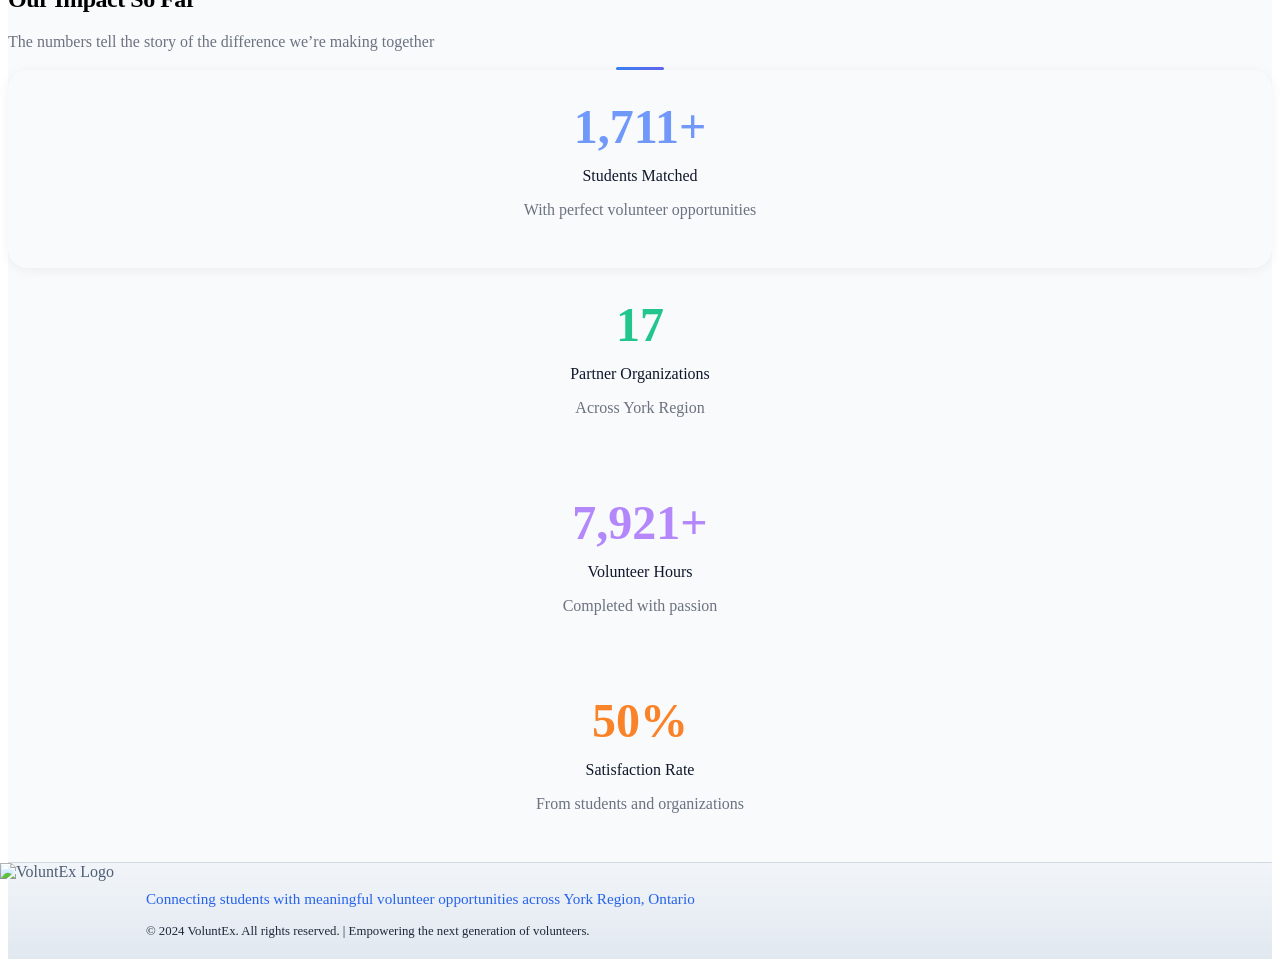
==== commit 26e94dbc: "Badge shows 0 on load, counts up to 2500 after typewriter completes" ====
--- a/about.html
+++ b/about.html
@@ -474,7 +474,7 @@
     </footer>
 
     <!-- Main JavaScript -->
-    <script src="main.js?v=16"></script>
+    <script src="main.js?v=19"></script>
 
     <script>
         // Scroll reveal
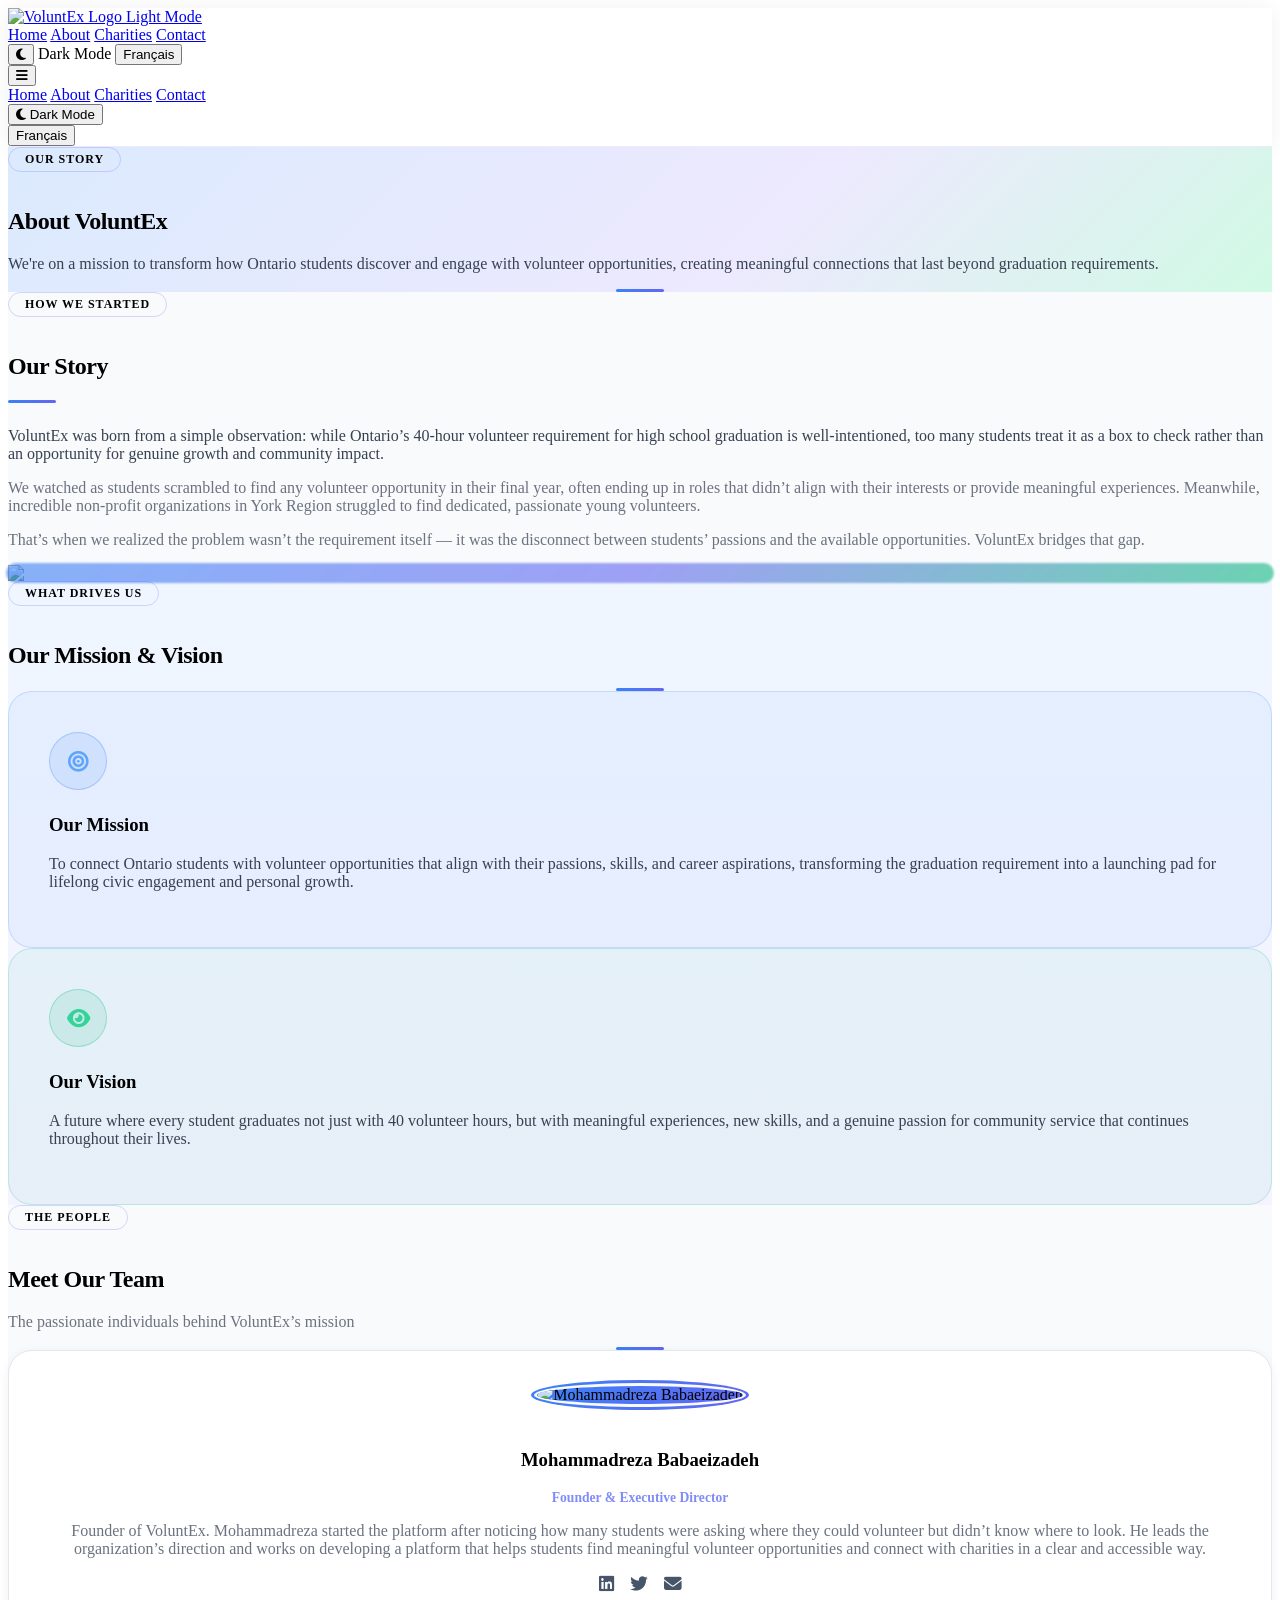
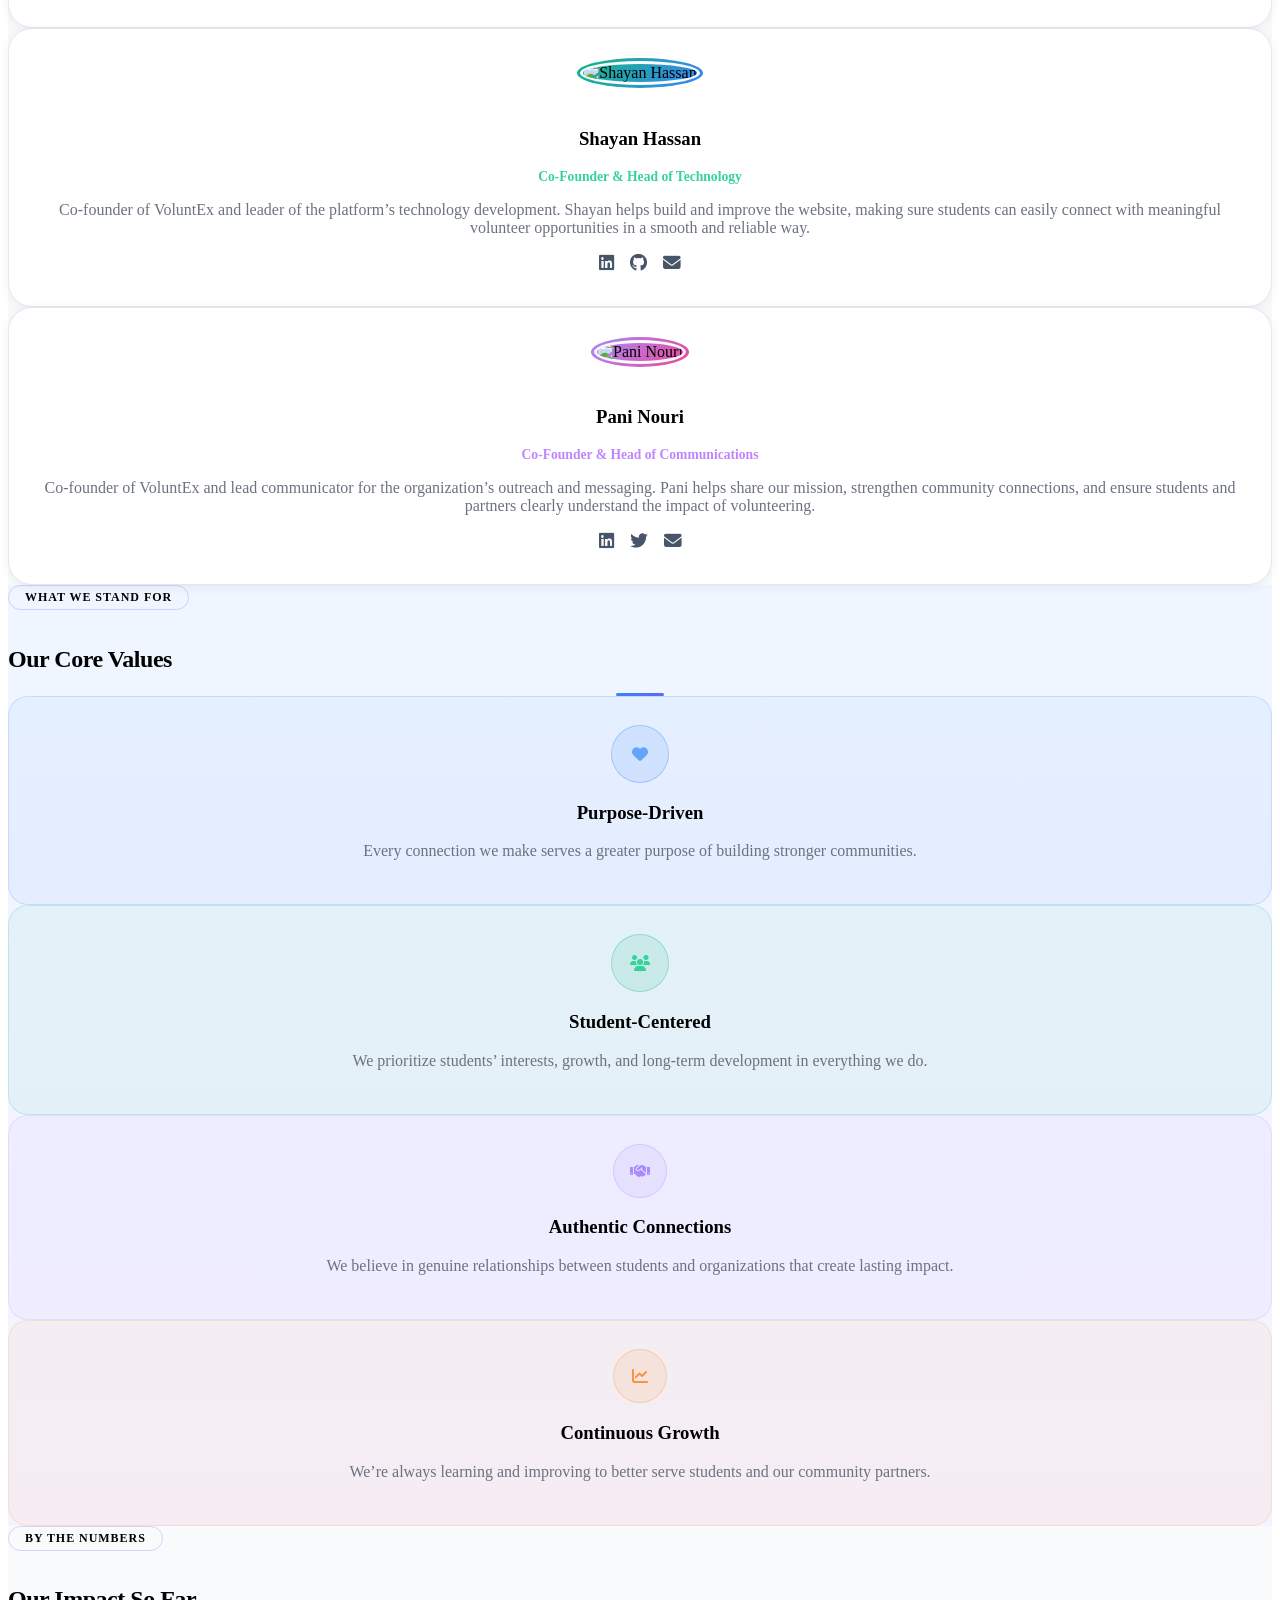
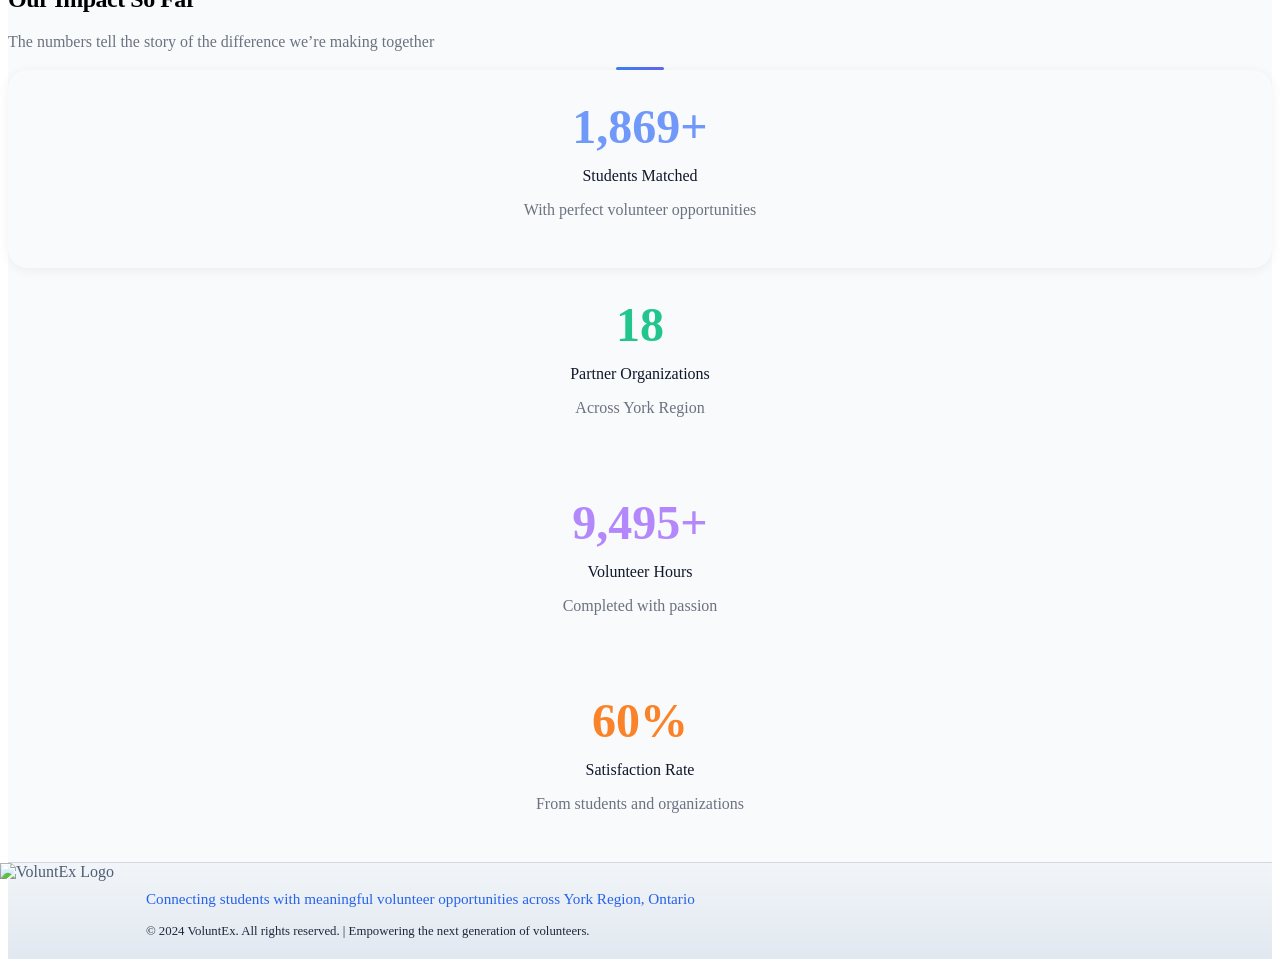
==== commit 8658f0c2: "Fix canvas flicker: remove all shadowBlur, replace with radial gradients, smooth near factor" ====
--- a/about.html
+++ b/about.html
@@ -474,7 +474,7 @@
     </footer>
 
     <!-- Main JavaScript -->
-    <script src="main.js?v=19"></script>
+    <script src="main.js?v=23"></script>
 
     <script>
         // Scroll reveal
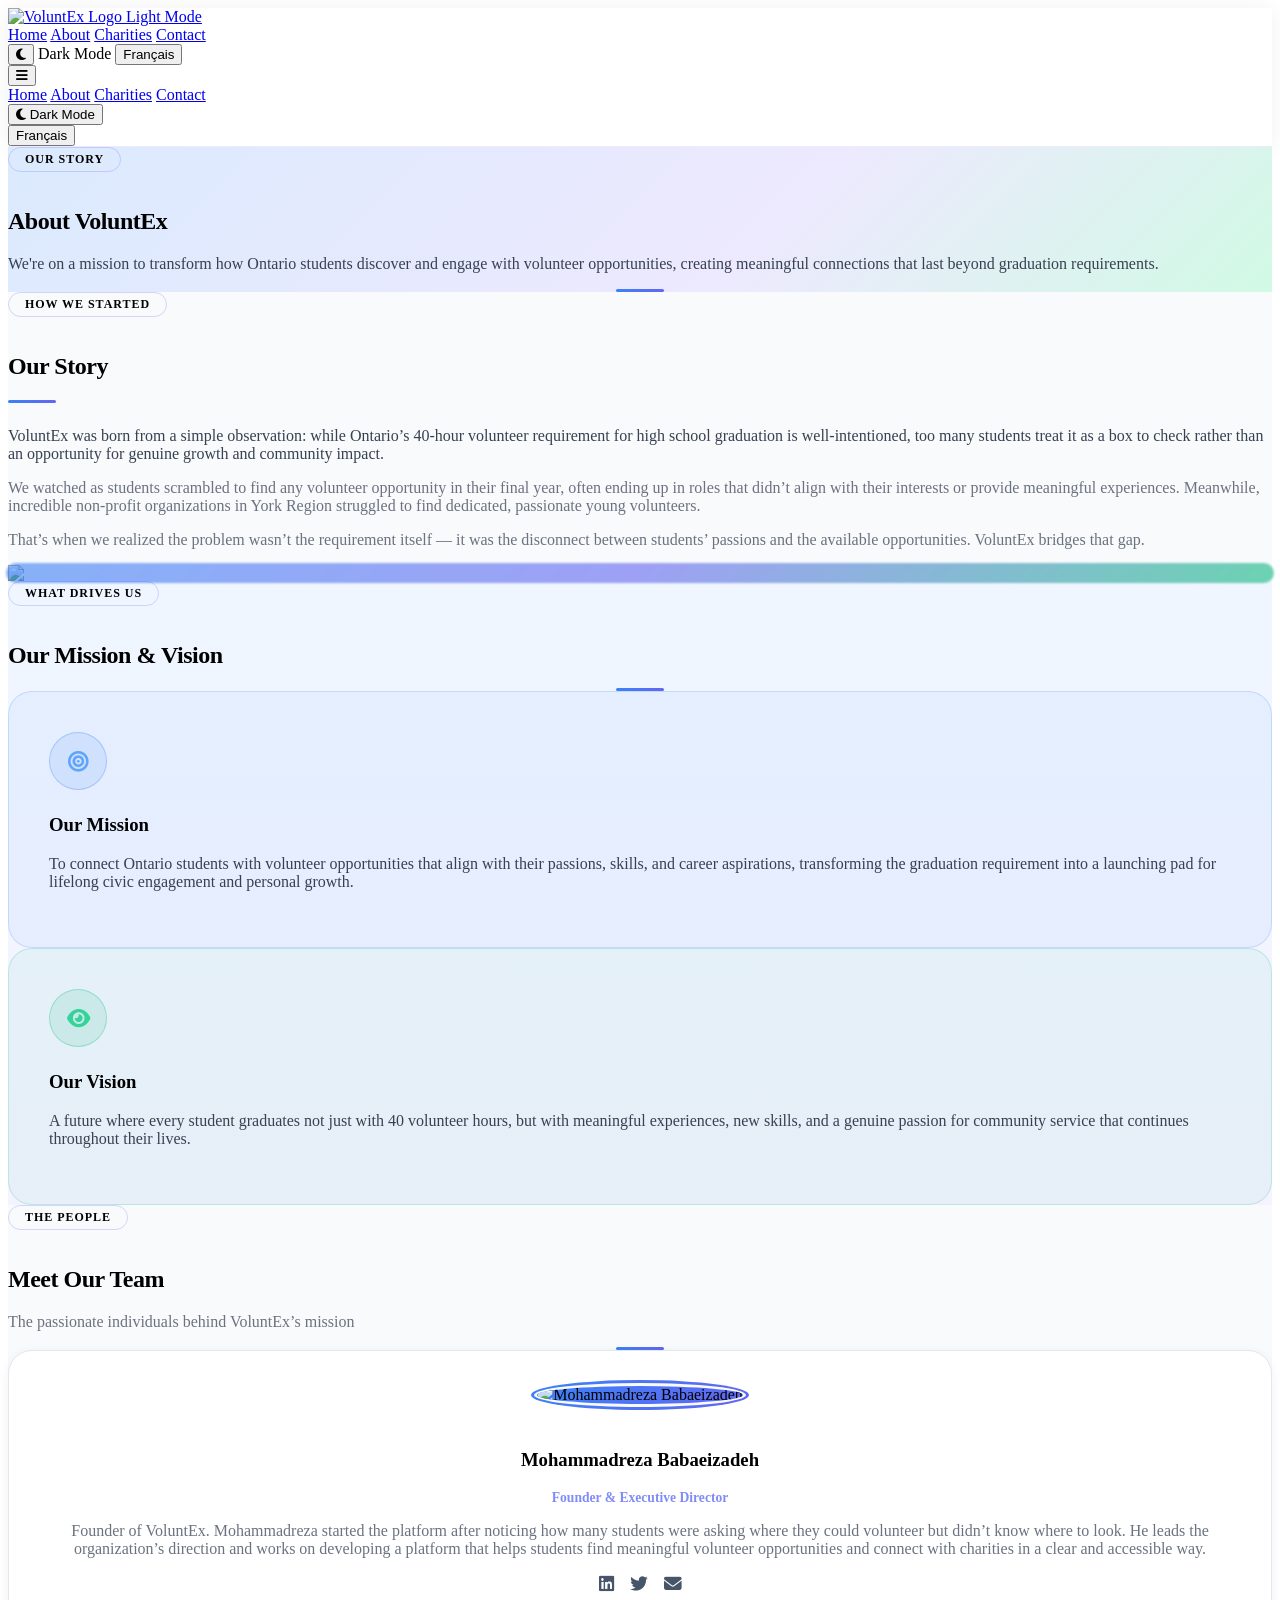
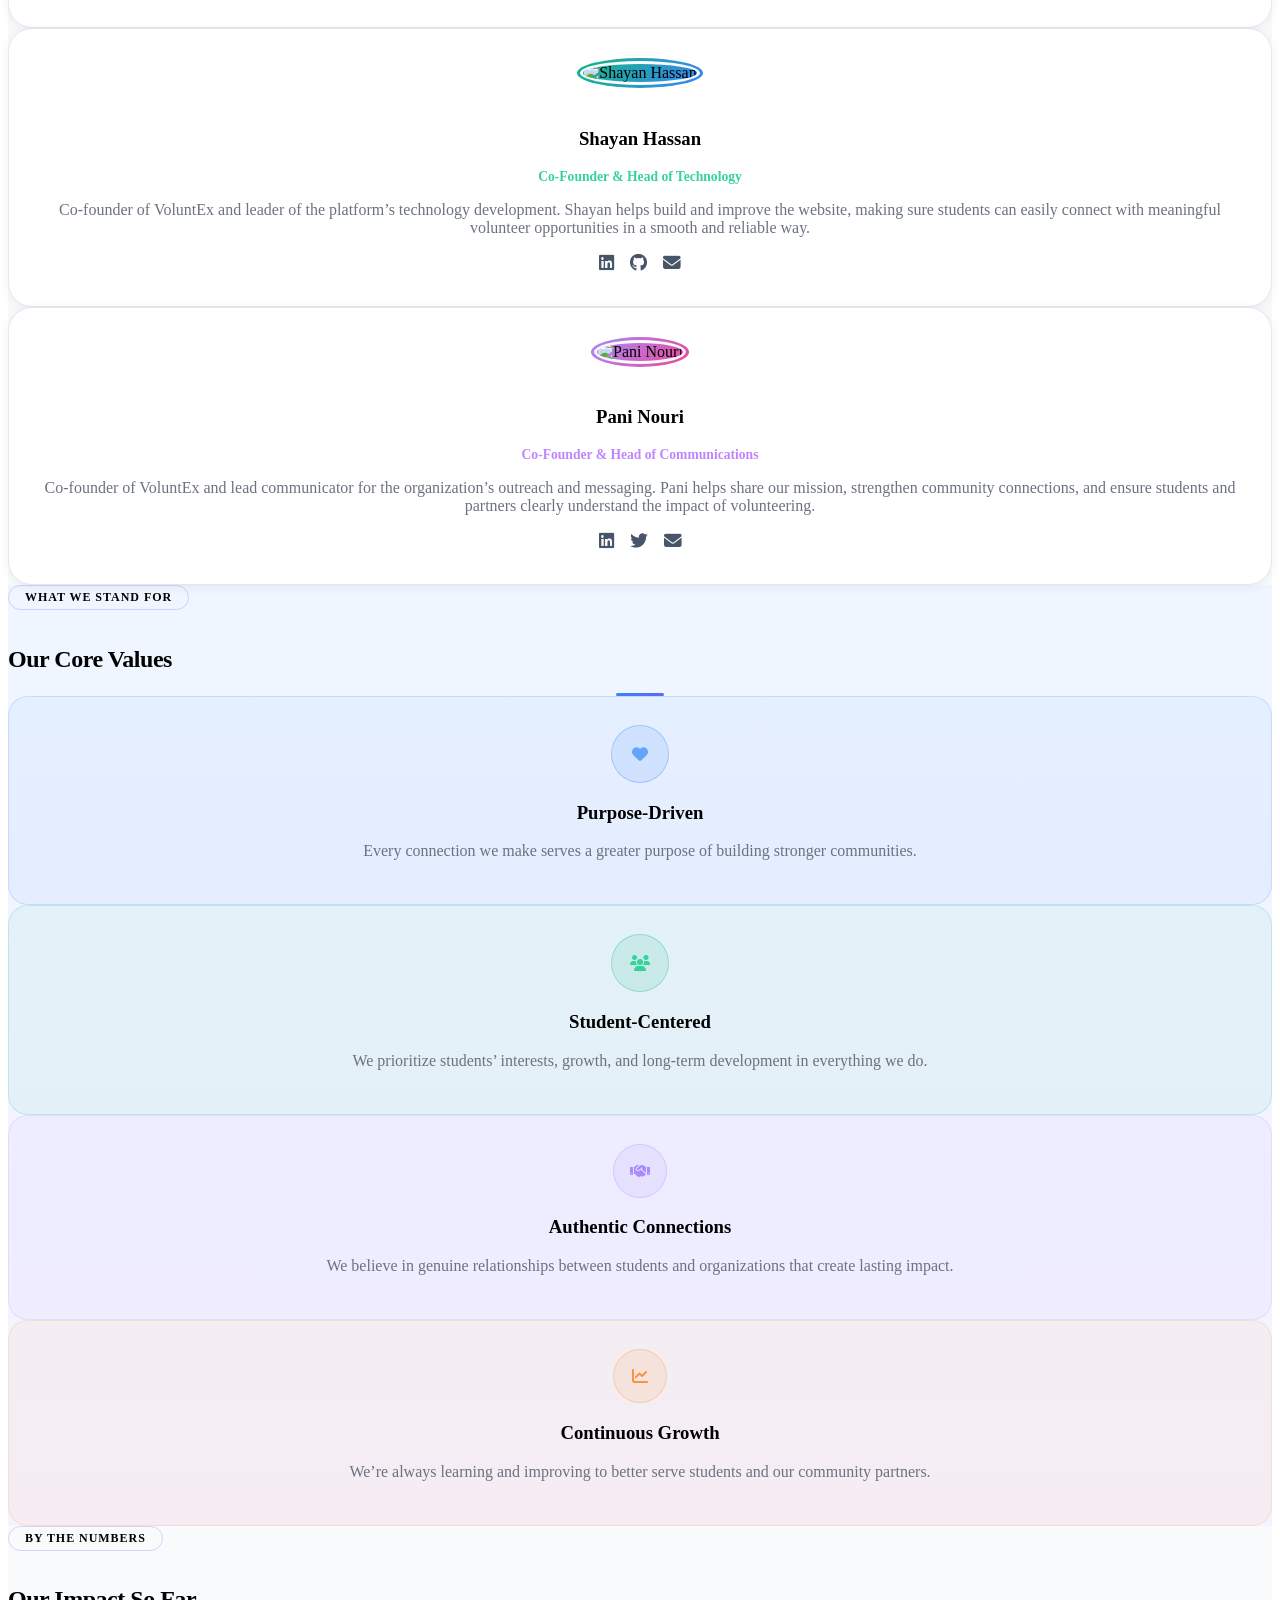
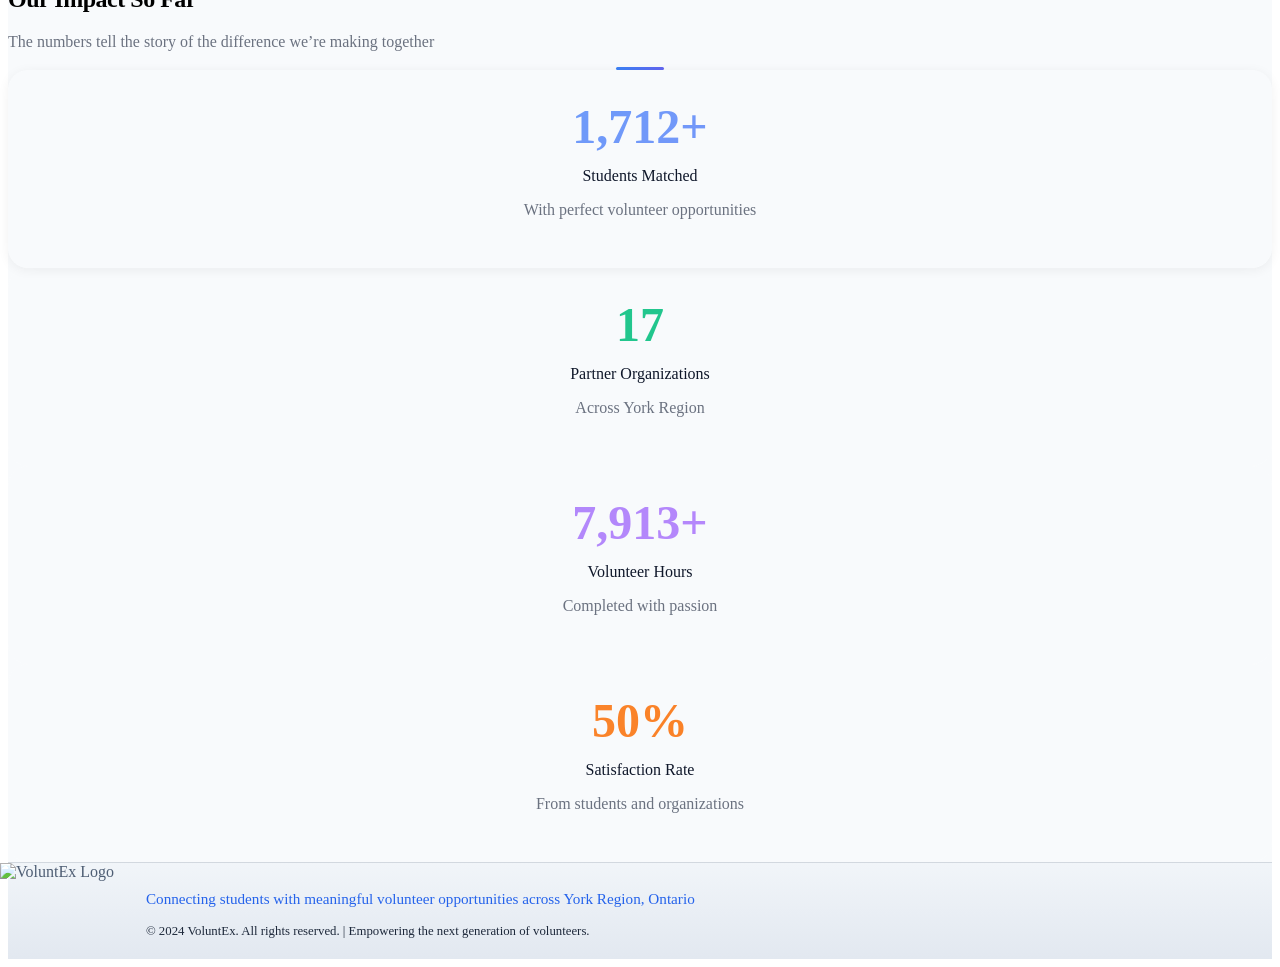
==== commit 77d13716: "Reduce nodes to 70, weaken cursor forces, increase drag for slower interaction" ====
--- a/about.html
+++ b/about.html
@@ -474,7 +474,7 @@
     </footer>
 
     <!-- Main JavaScript -->
-    <script src="main.js?v=23"></script>
+    <script src="main.js?v=28"></script>
 
     <script>
         // Scroll reveal
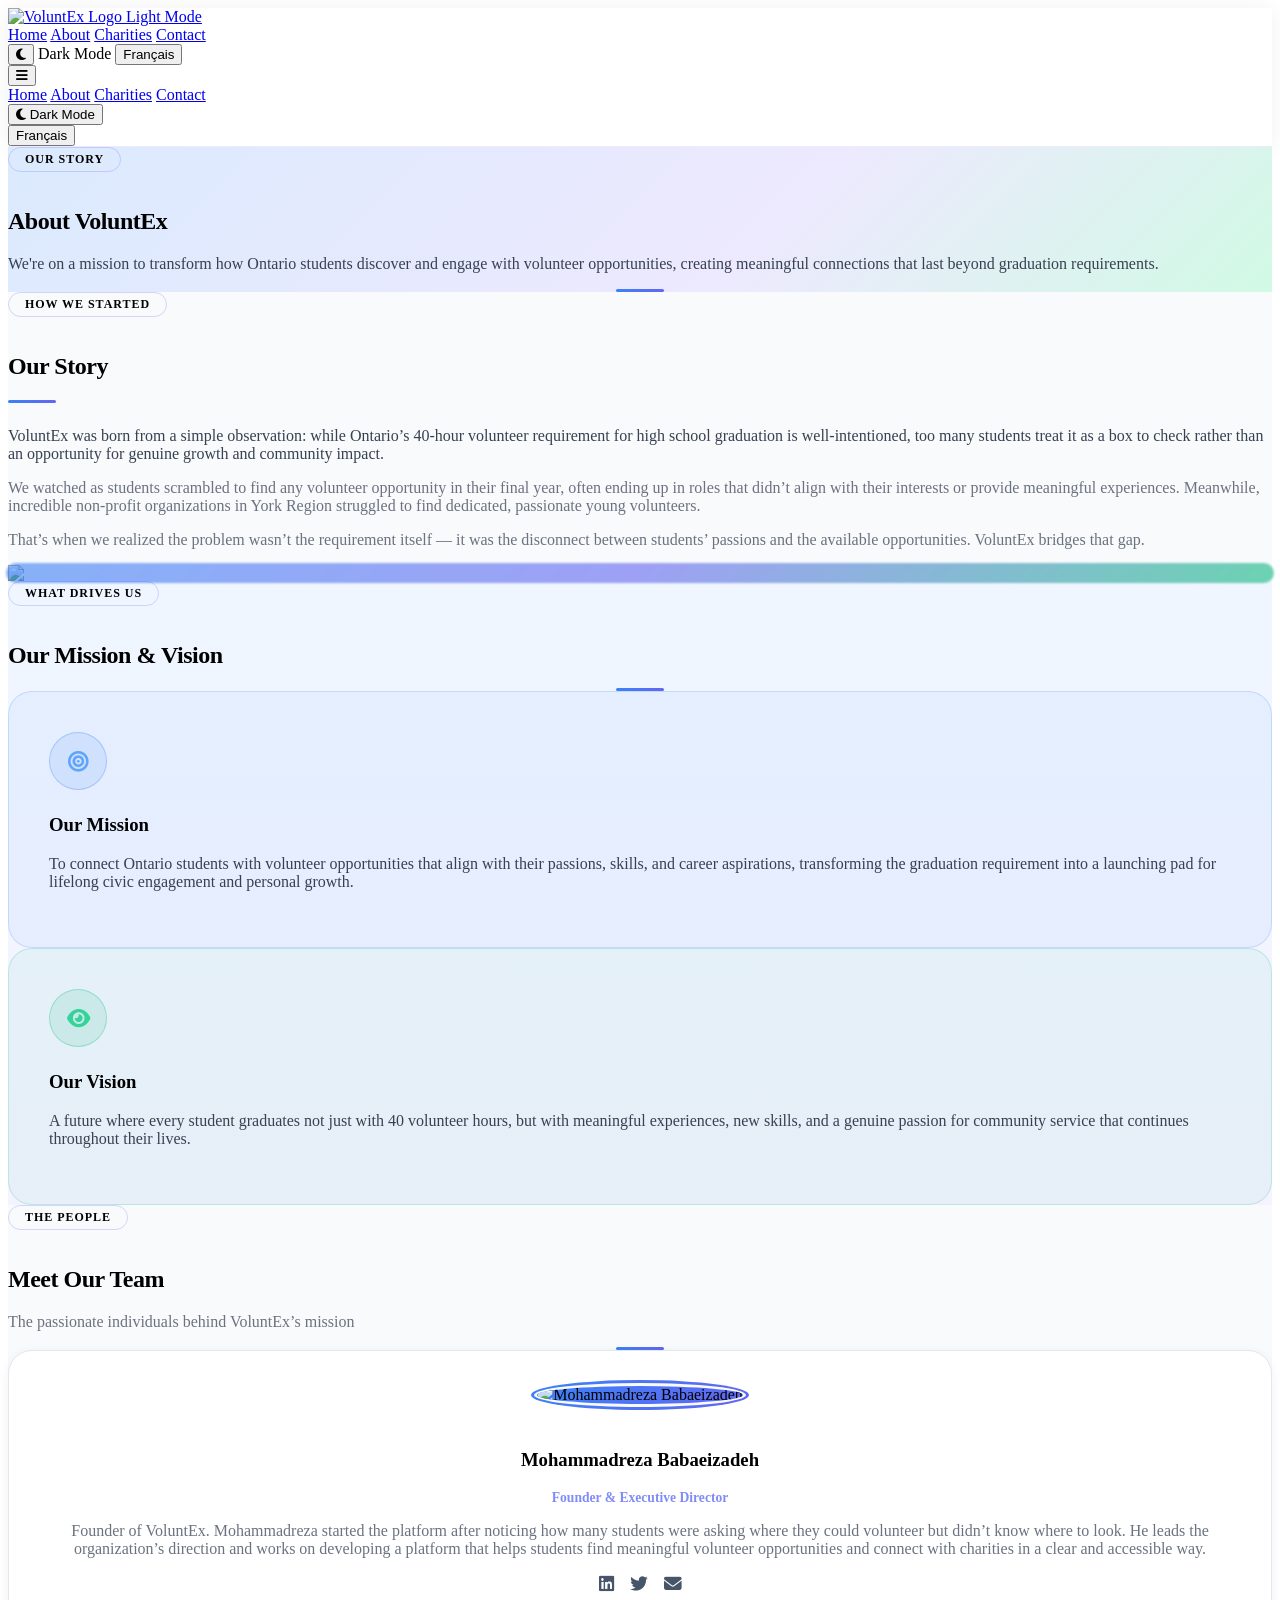
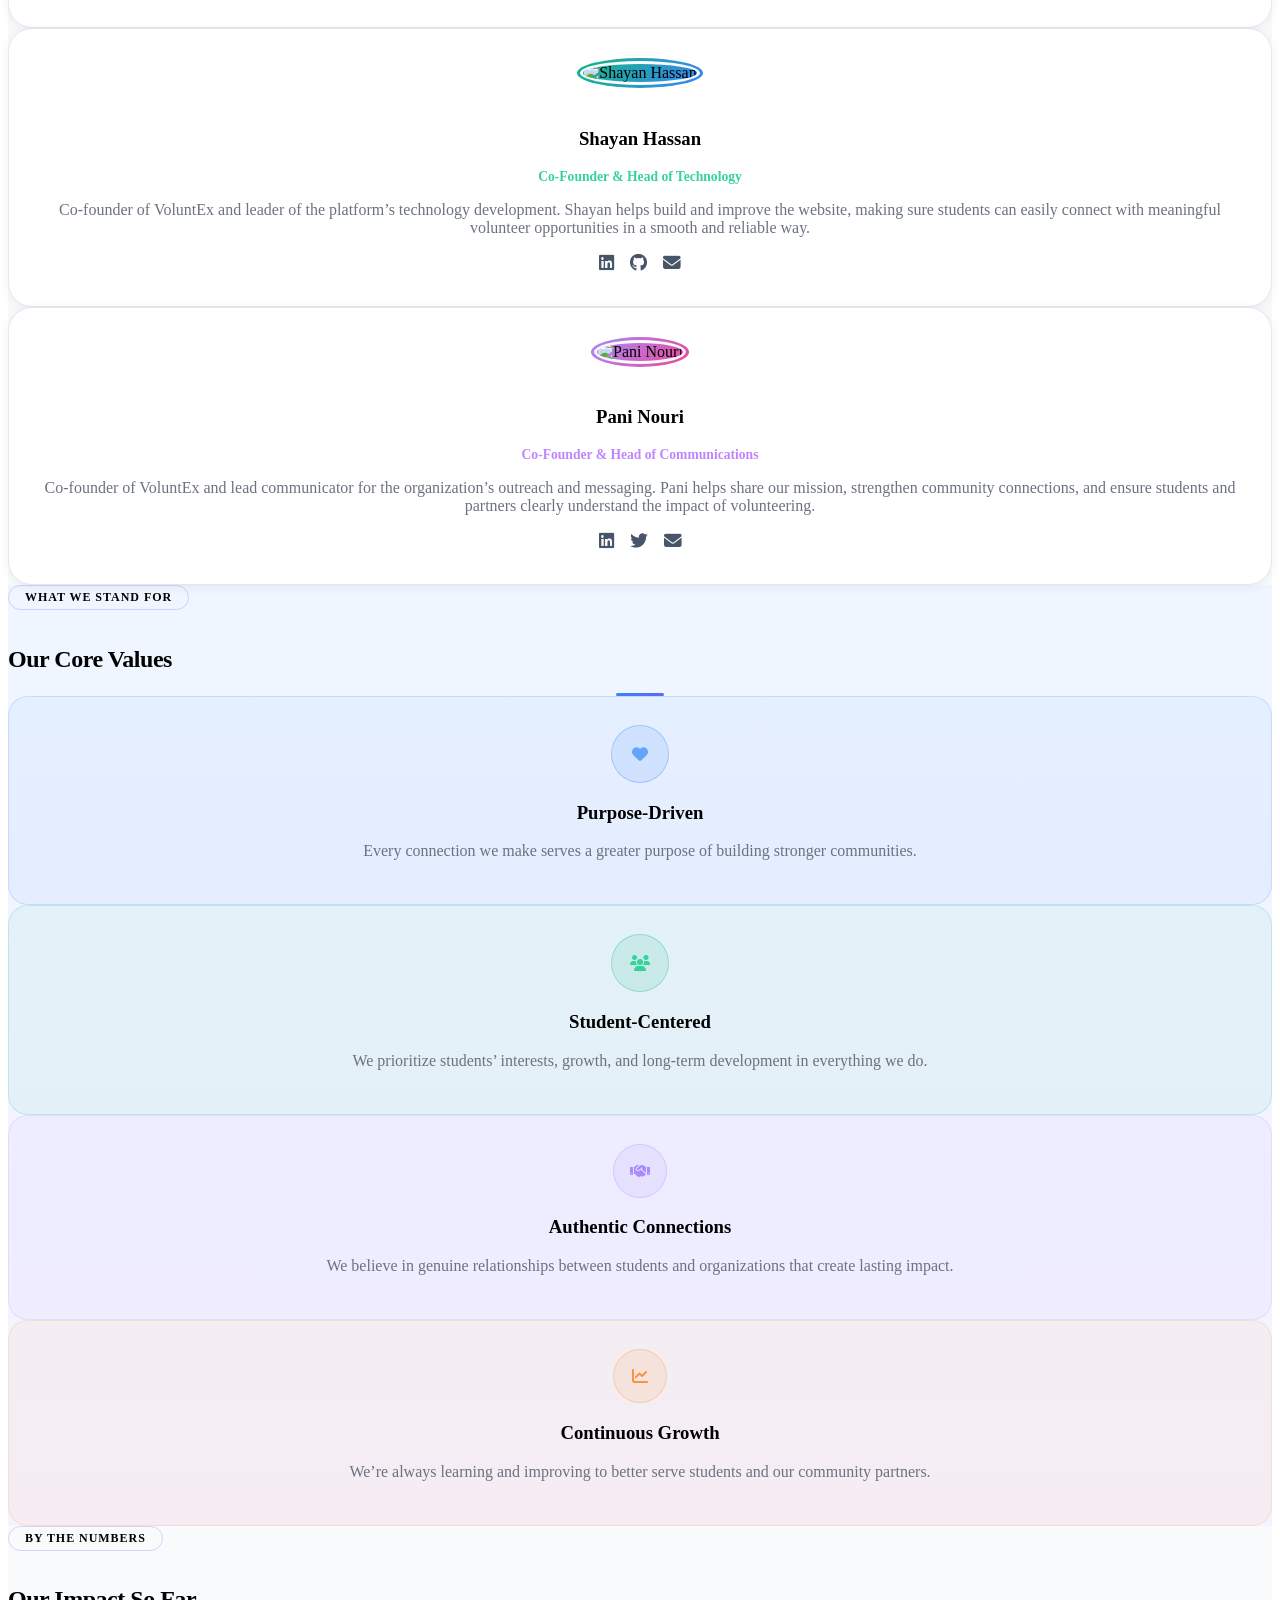
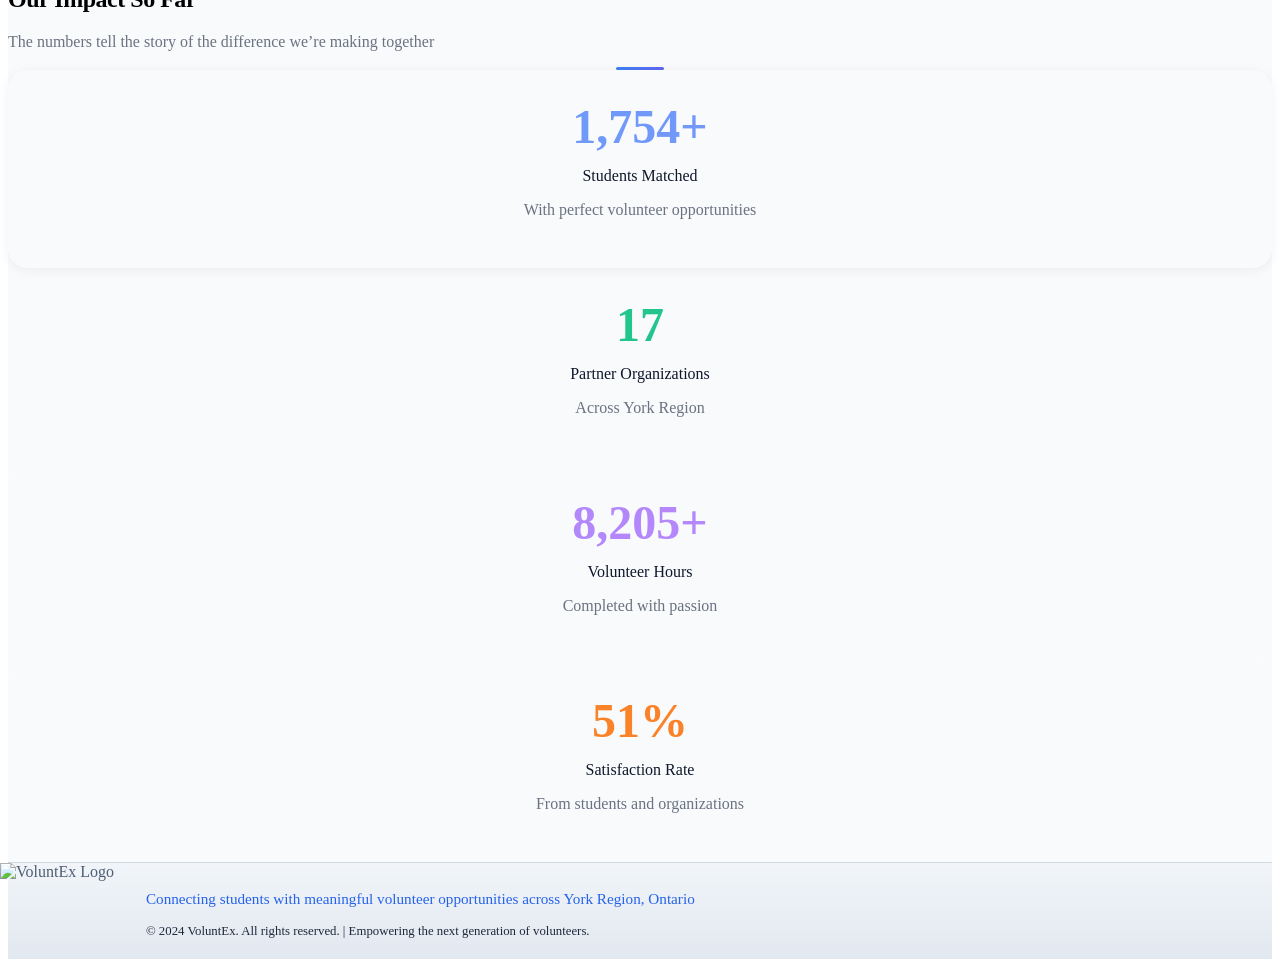
==== commit 07fa6532: "Node count 100, slower base speed 0.015-0.055" ====
--- a/about.html
+++ b/about.html
@@ -474,7 +474,7 @@
     </footer>
 
     <!-- Main JavaScript -->
-    <script src="main.js?v=28"></script>
+    <script src="main.js?v=29"></script>
 
     <script>
         // Scroll reveal
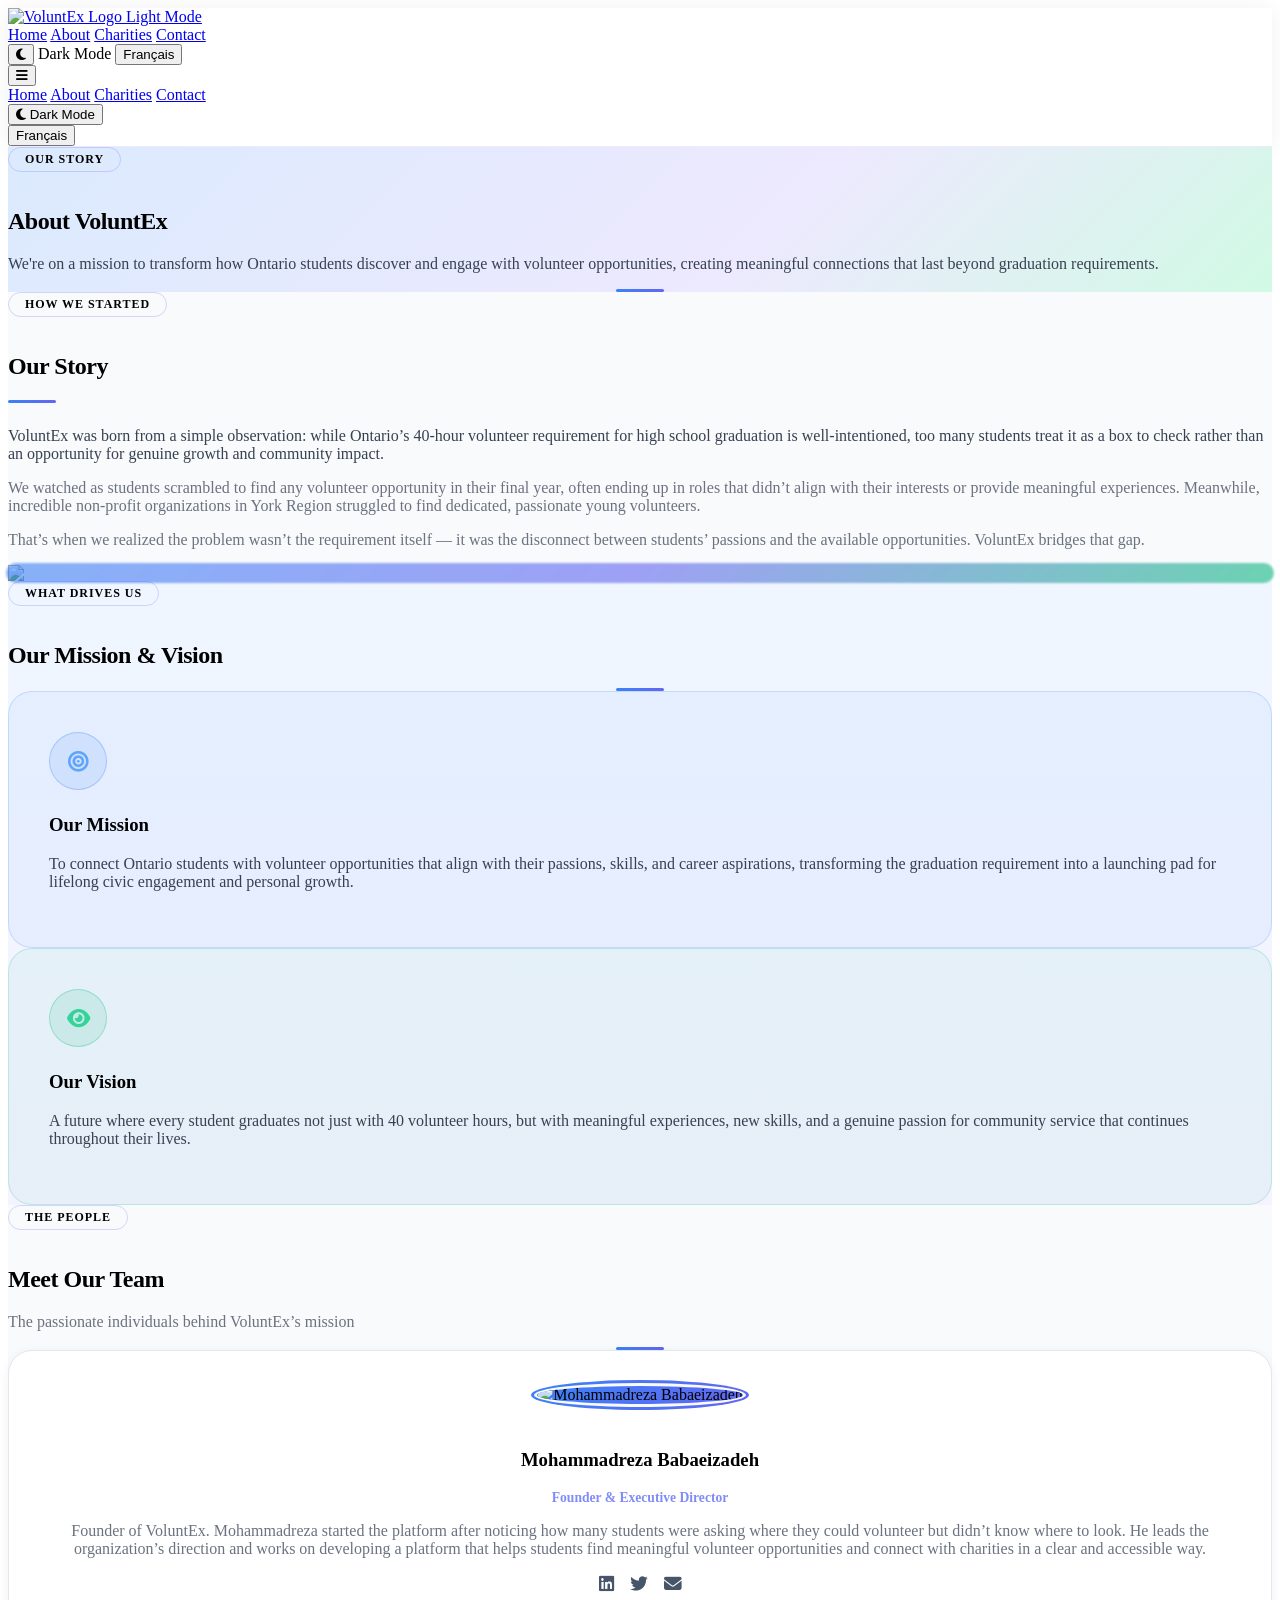
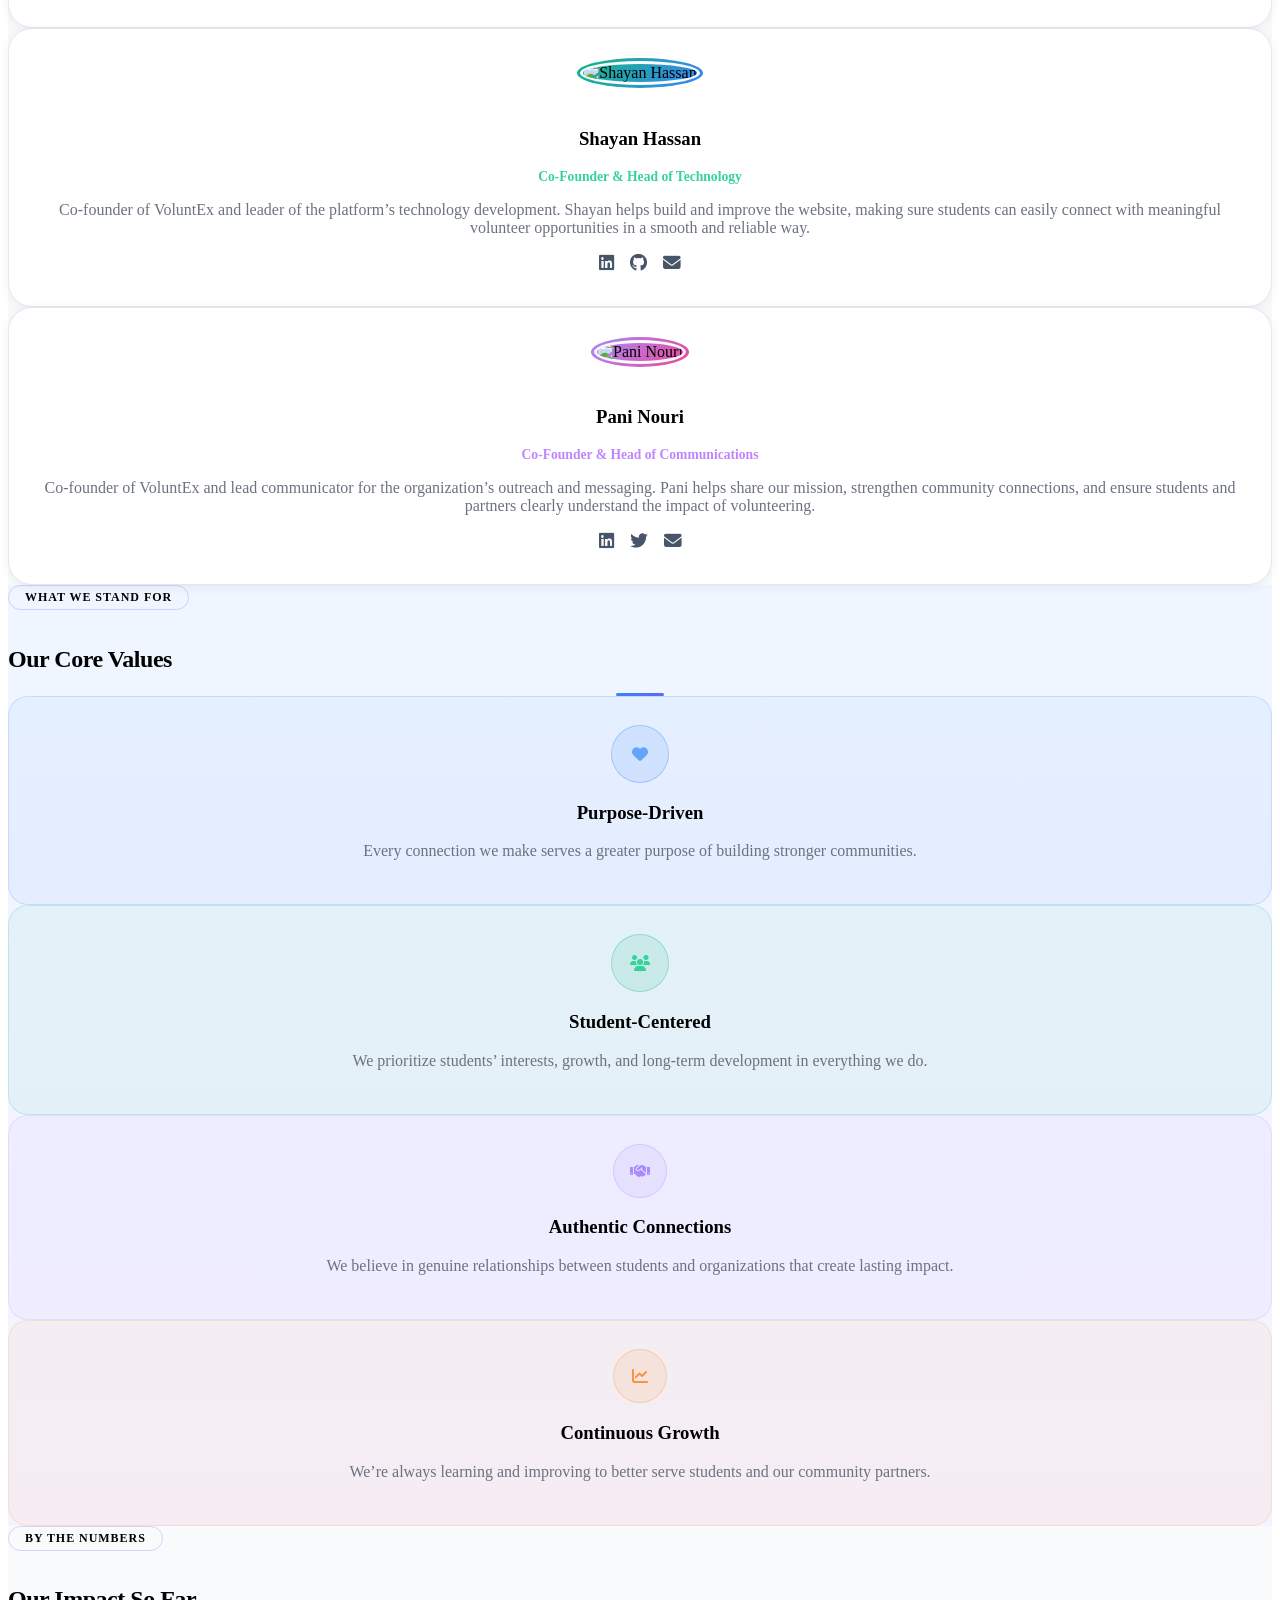
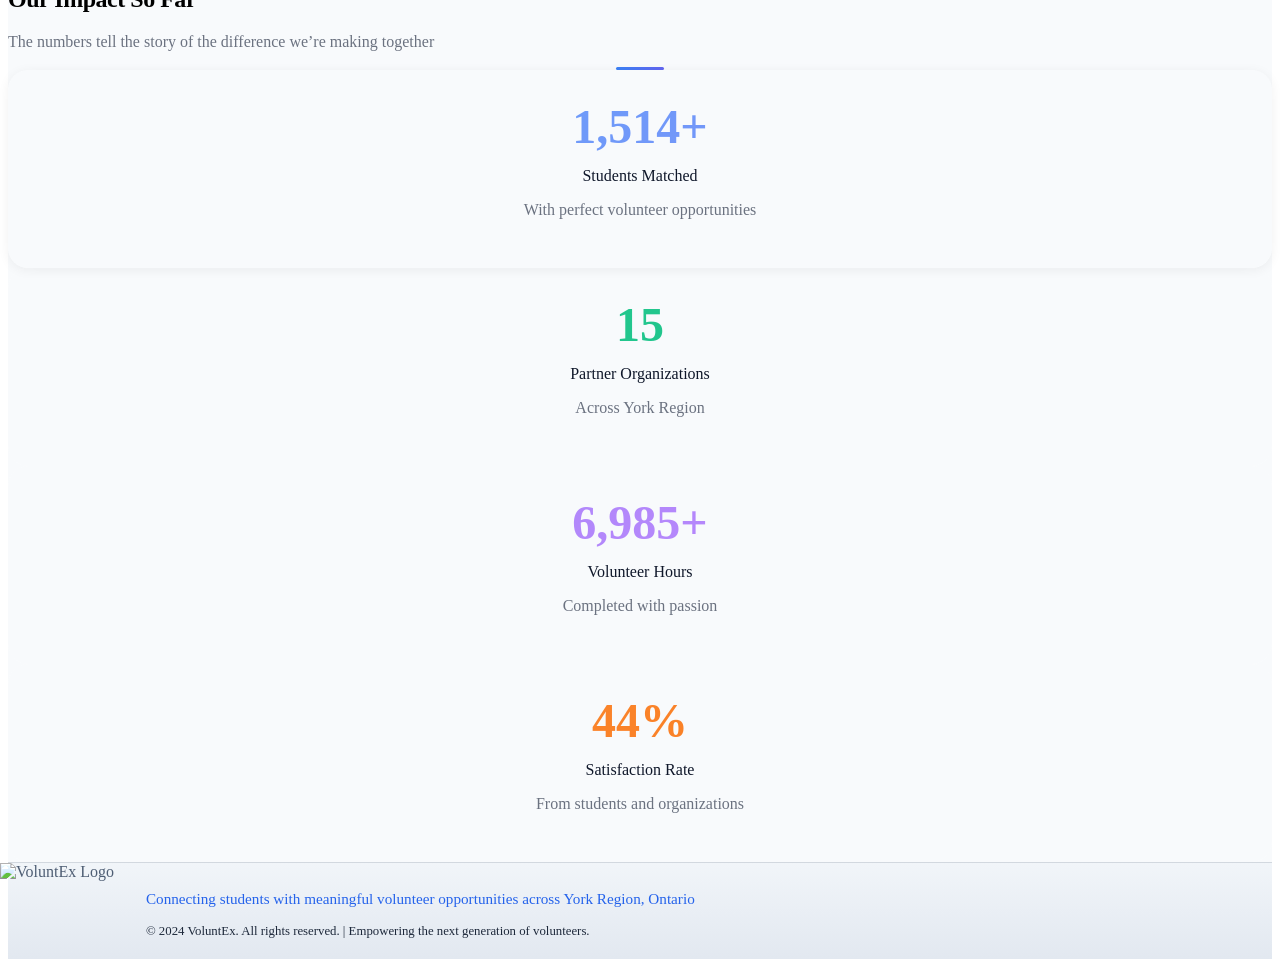
==== commit faef084c: "Slow nodes further: speed 0.005-0.02" ====
--- a/about.html
+++ b/about.html
@@ -474,7 +474,7 @@
     </footer>
 
     <!-- Main JavaScript -->
-    <script src="main.js?v=29"></script>
+    <script src="main.js?v=30"></script>
 
     <script>
         // Scroll reveal
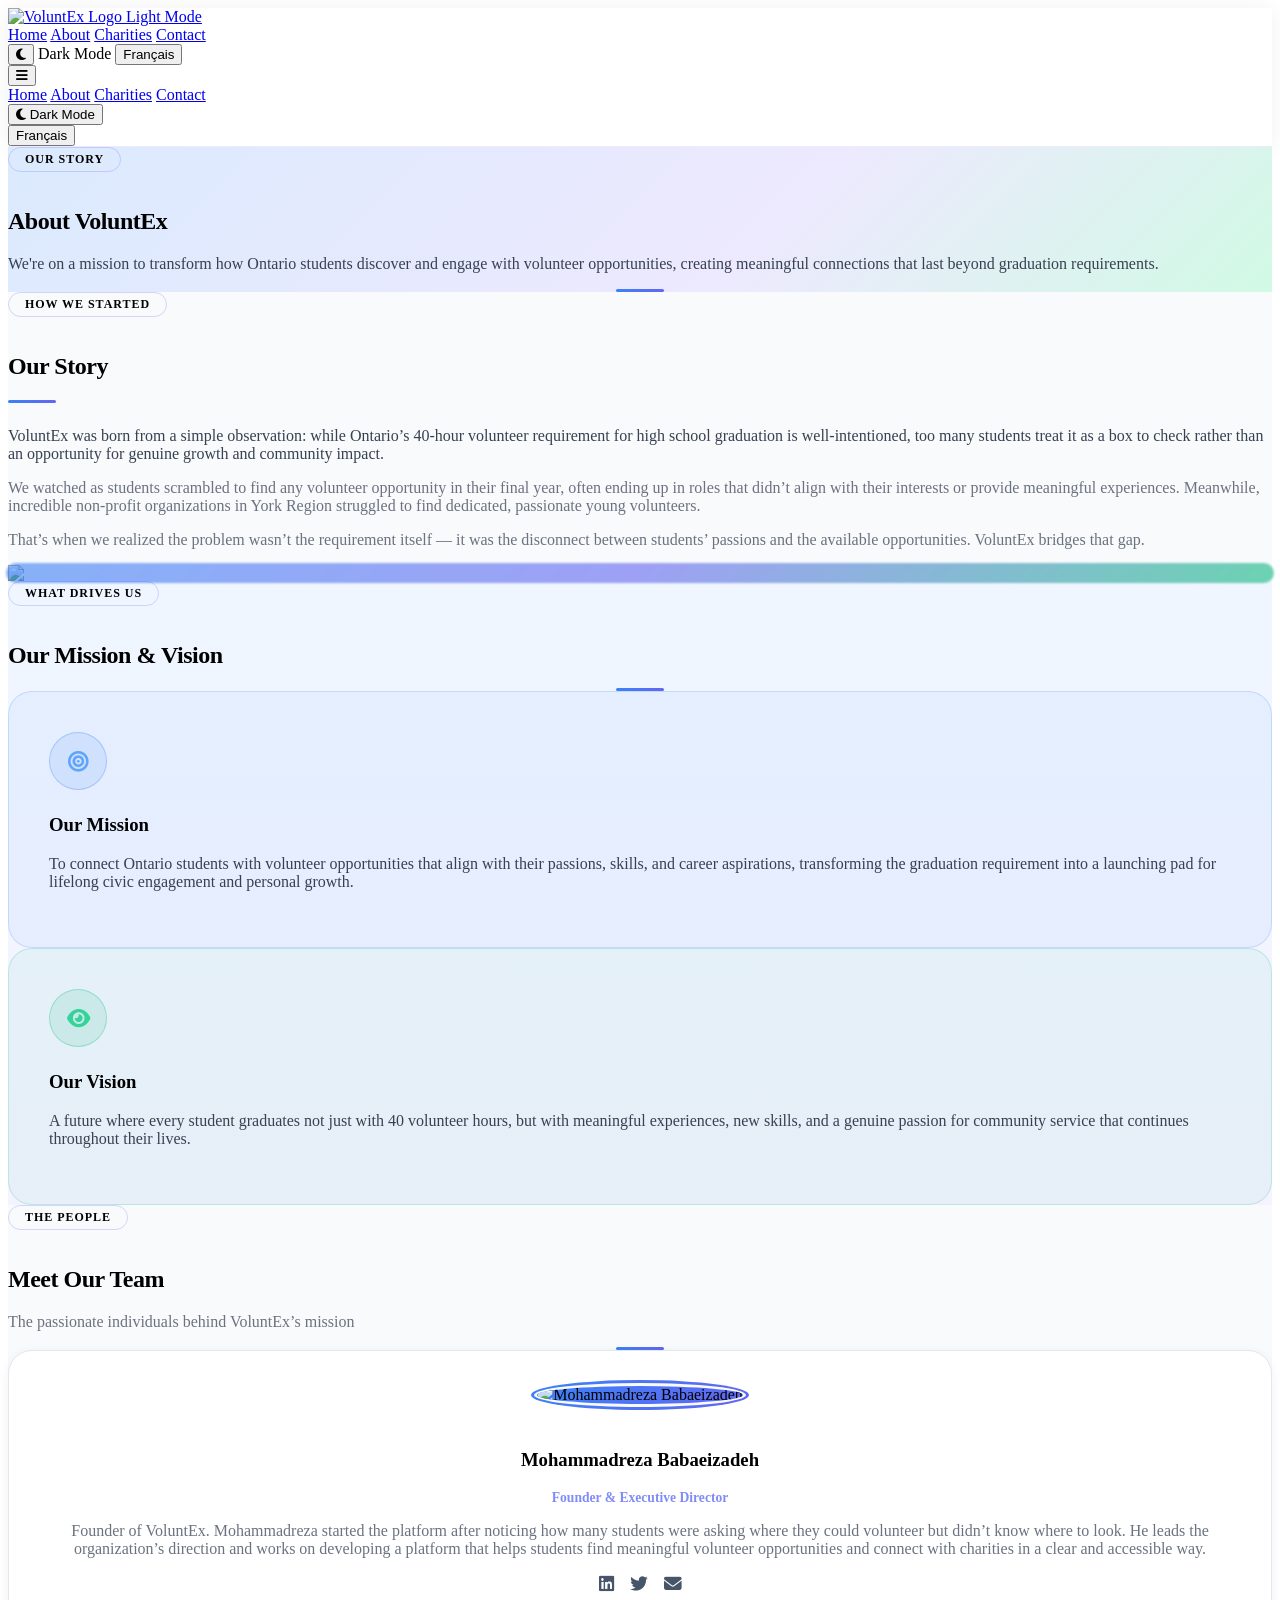
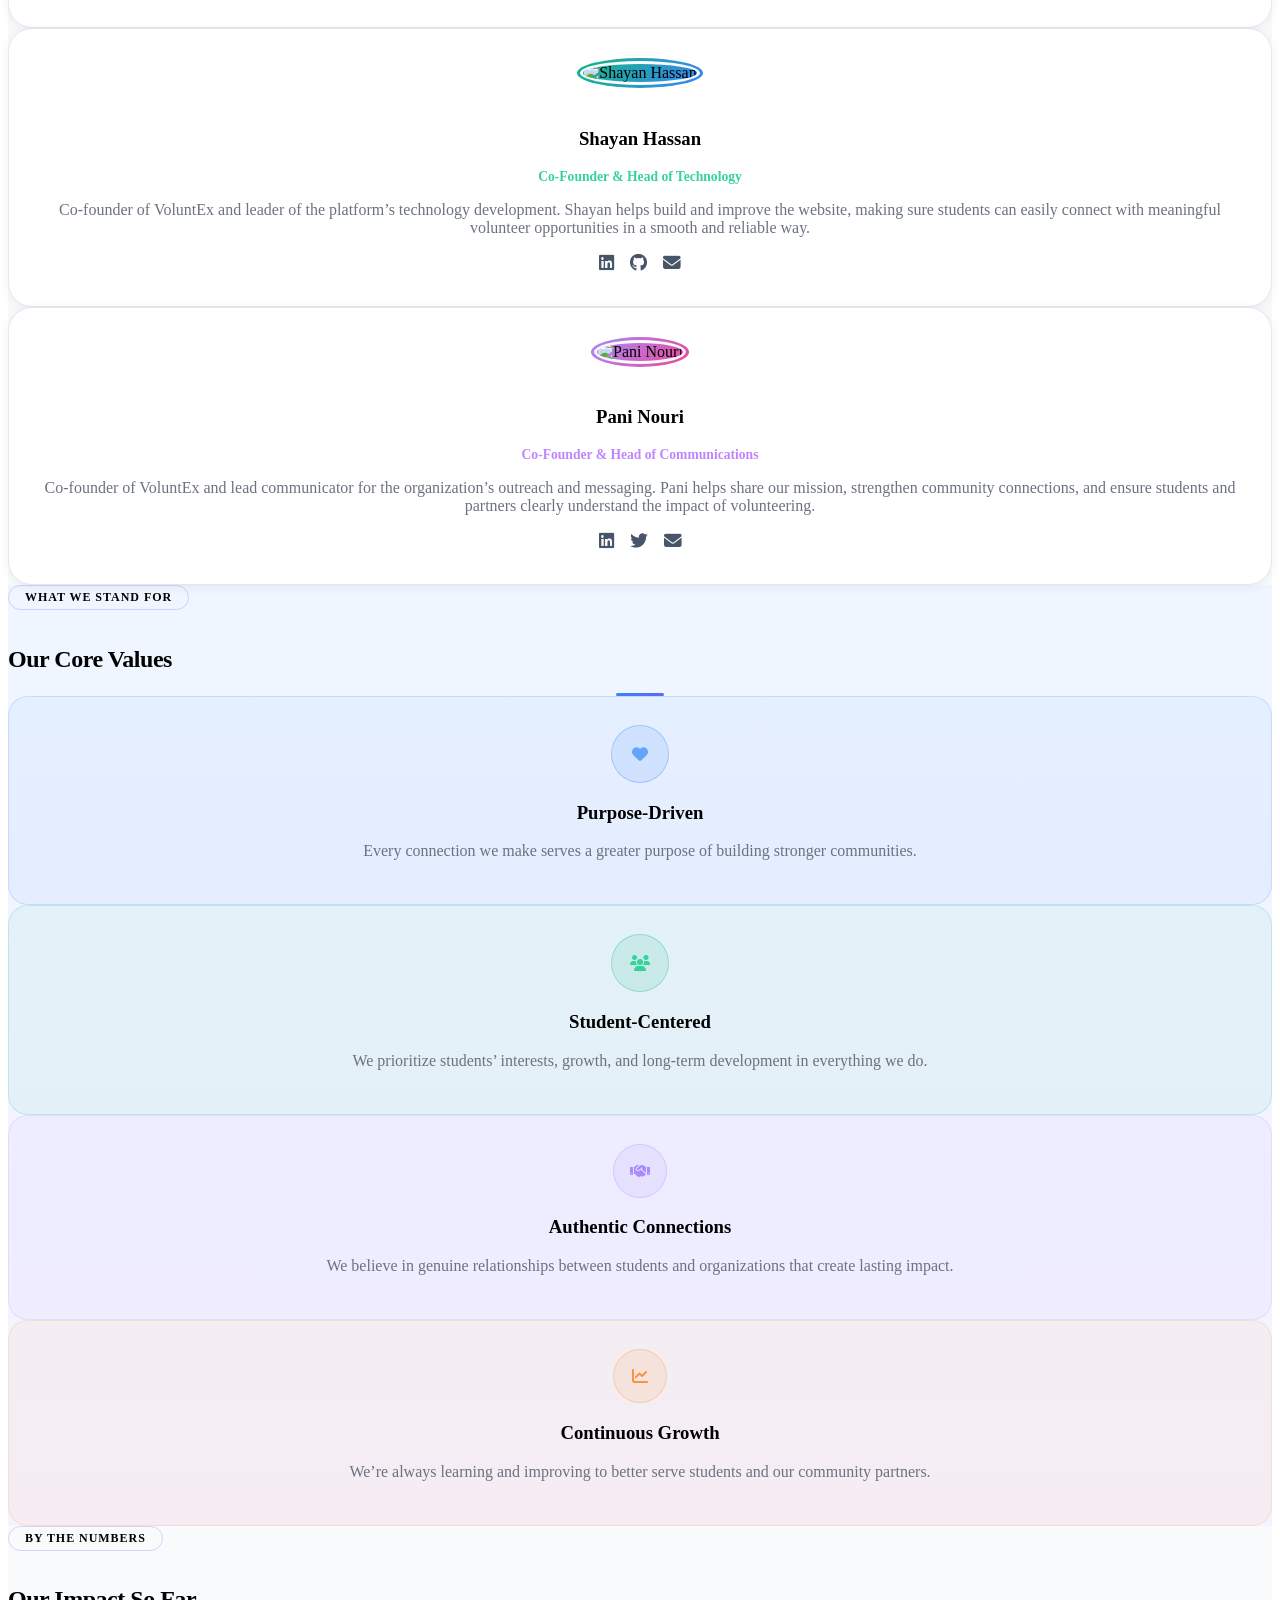
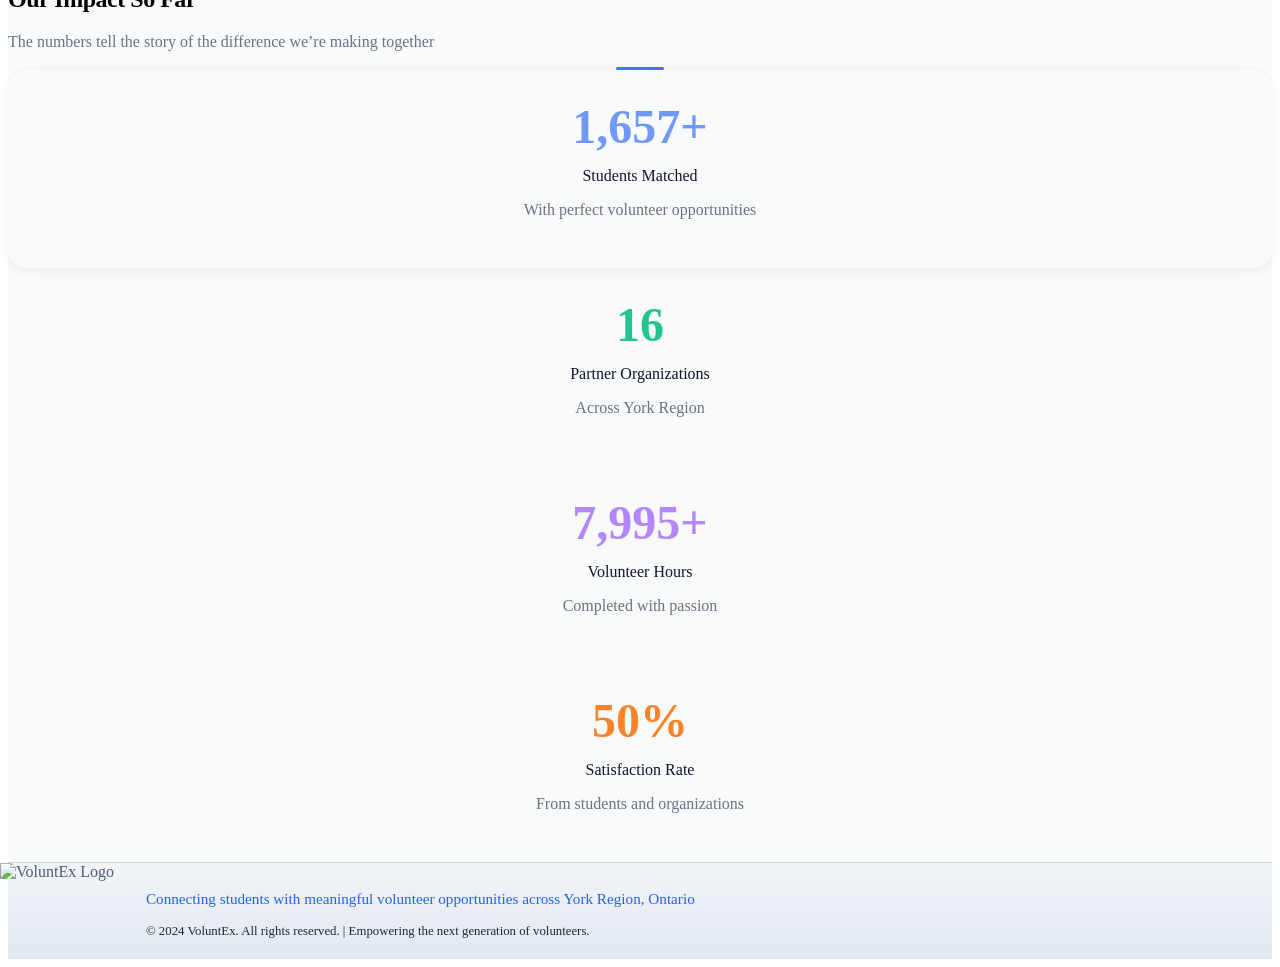
==== commit bf977141: "Replace 3D tilt with visible parallax: each text layer moves at different depth speeds" ====
--- a/about.html
+++ b/about.html
@@ -474,7 +474,7 @@
     </footer>
 
     <!-- Main JavaScript -->
-    <script src="main.js?v=30"></script>
+    <script src="main.js?v=36"></script>
 
     <script>
         // Scroll reveal
